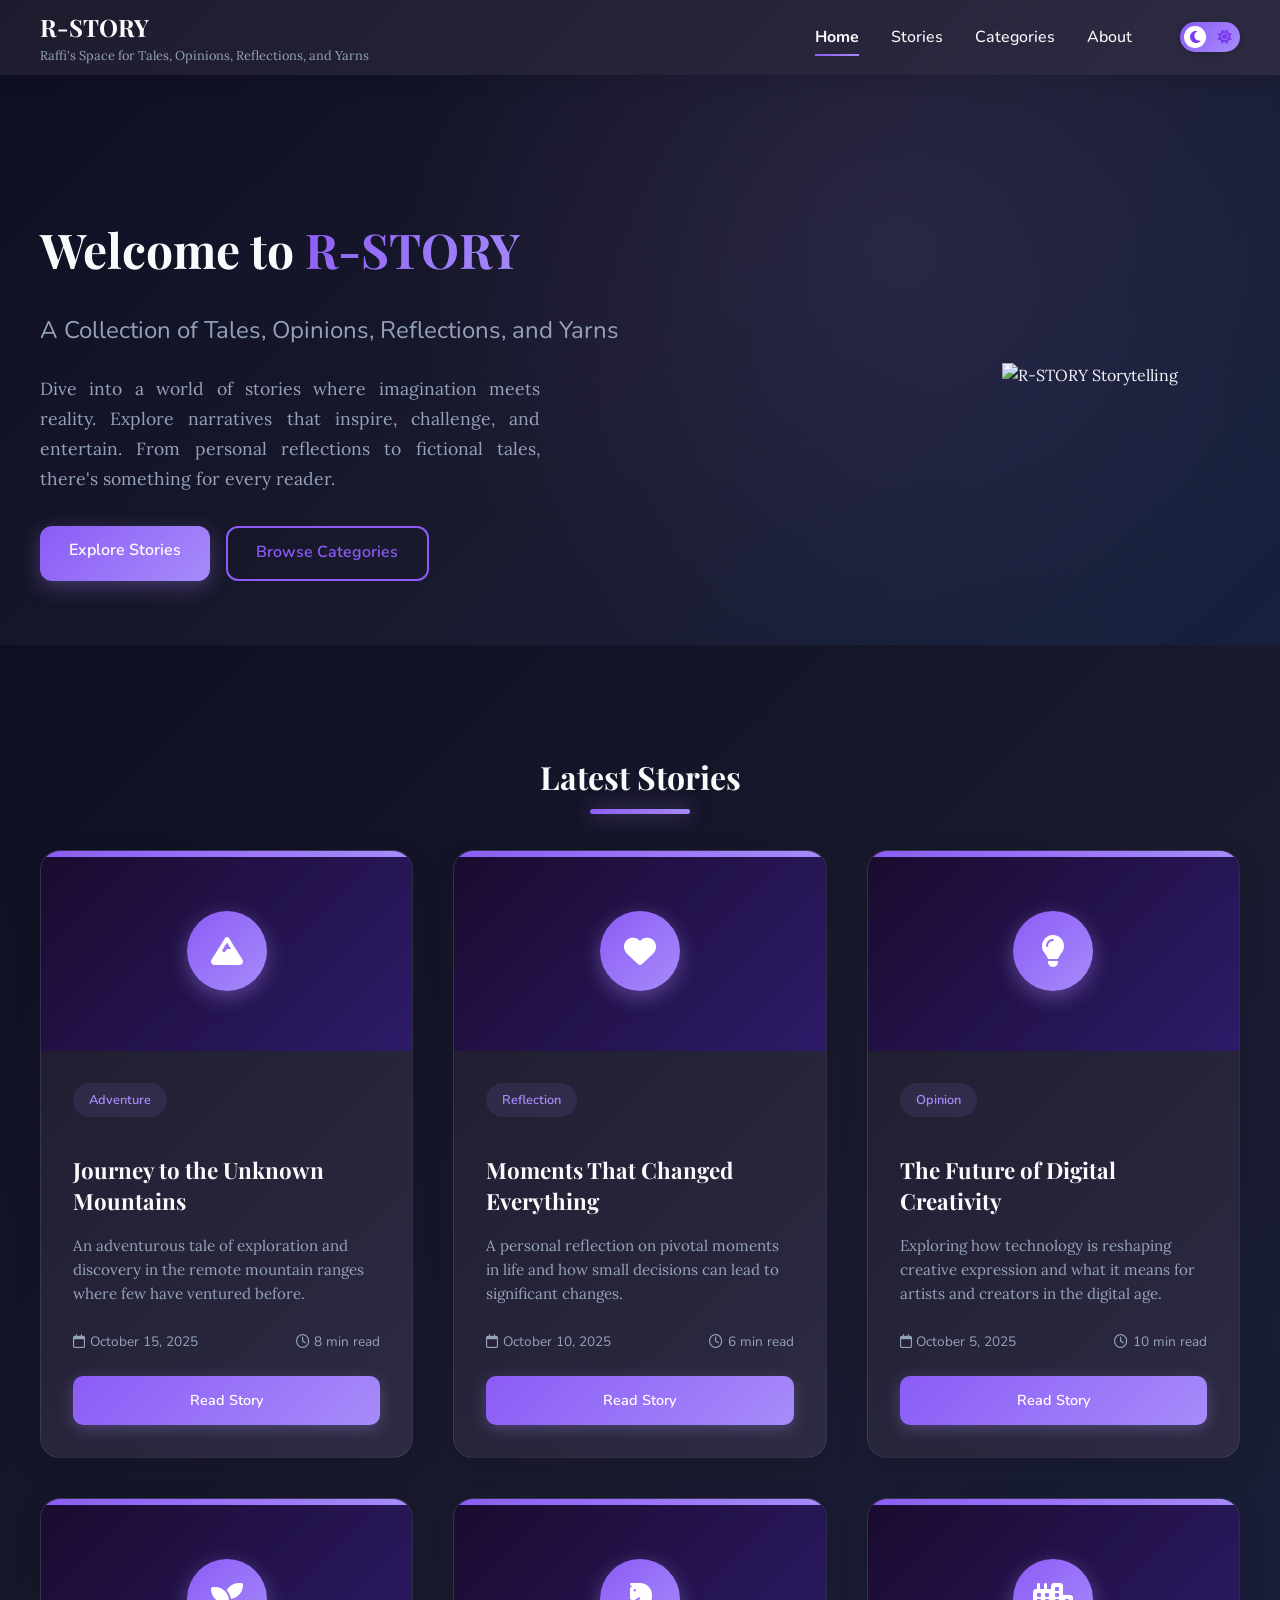
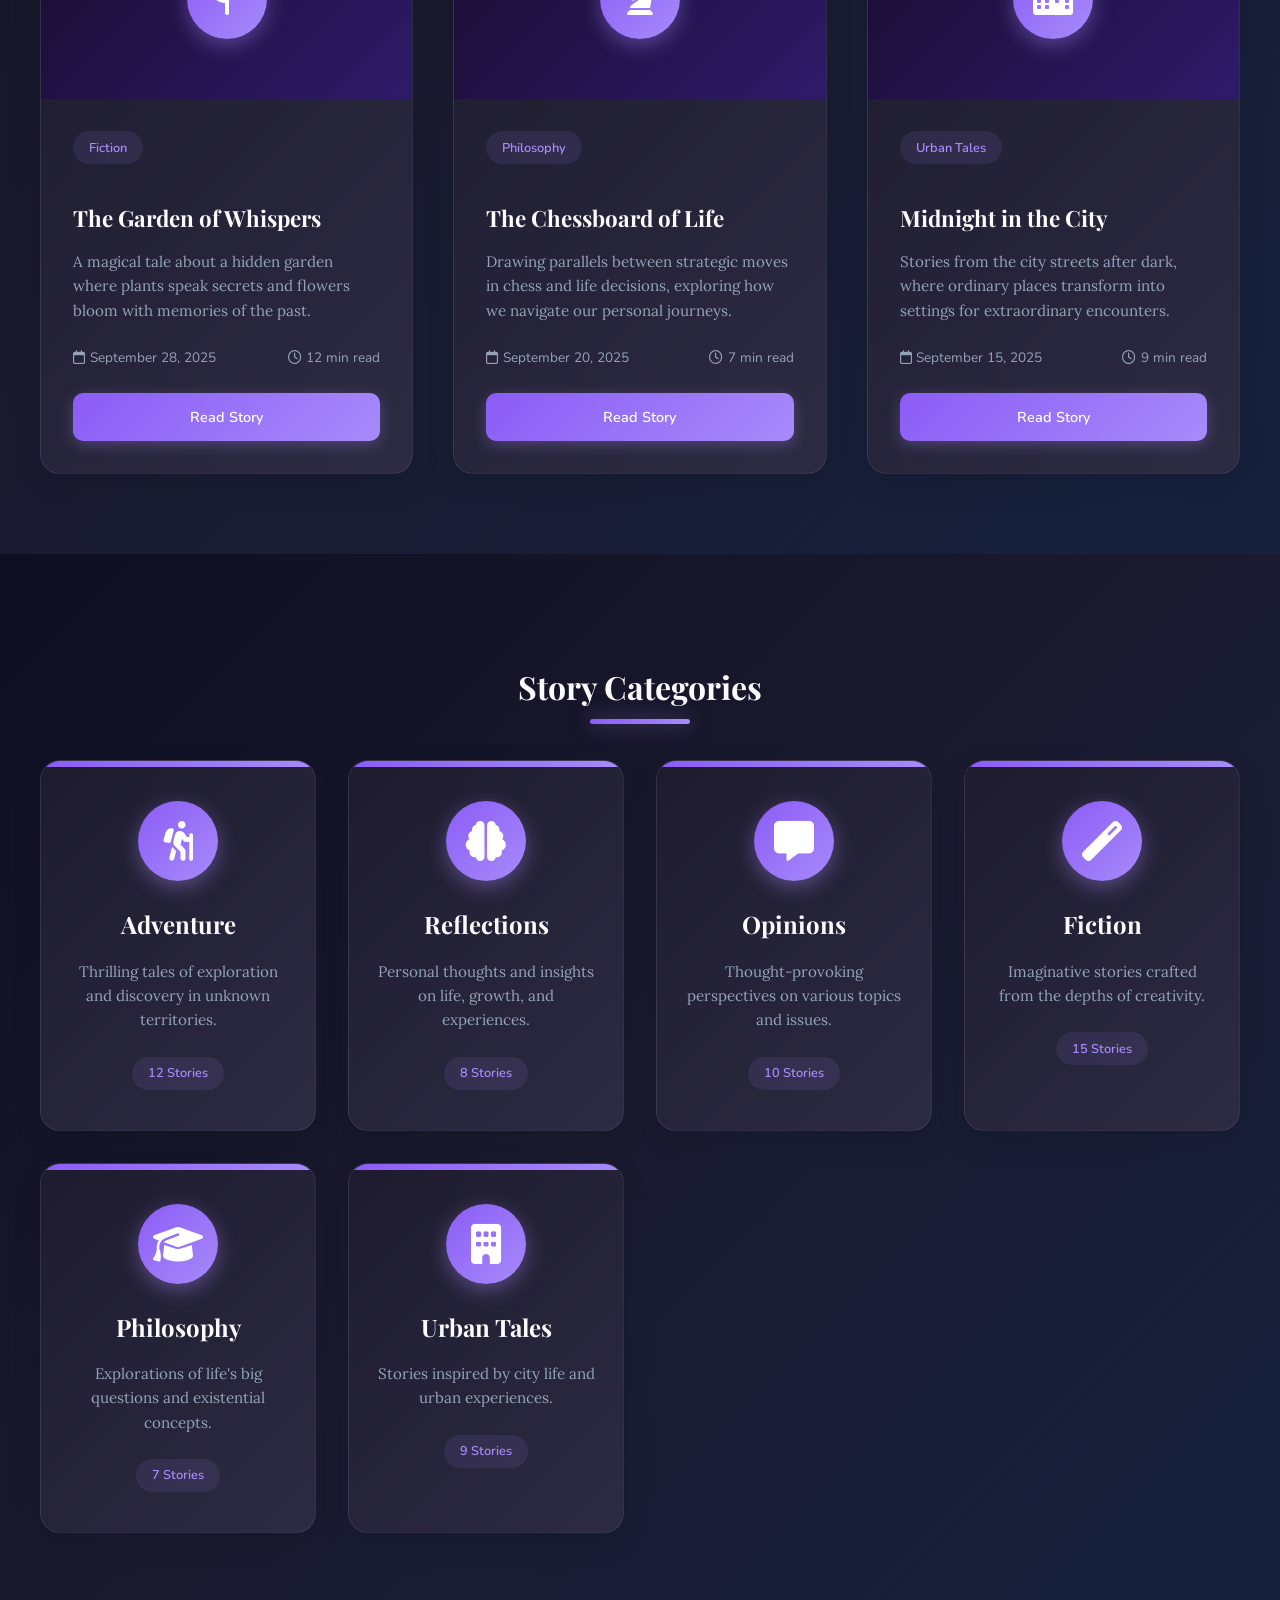
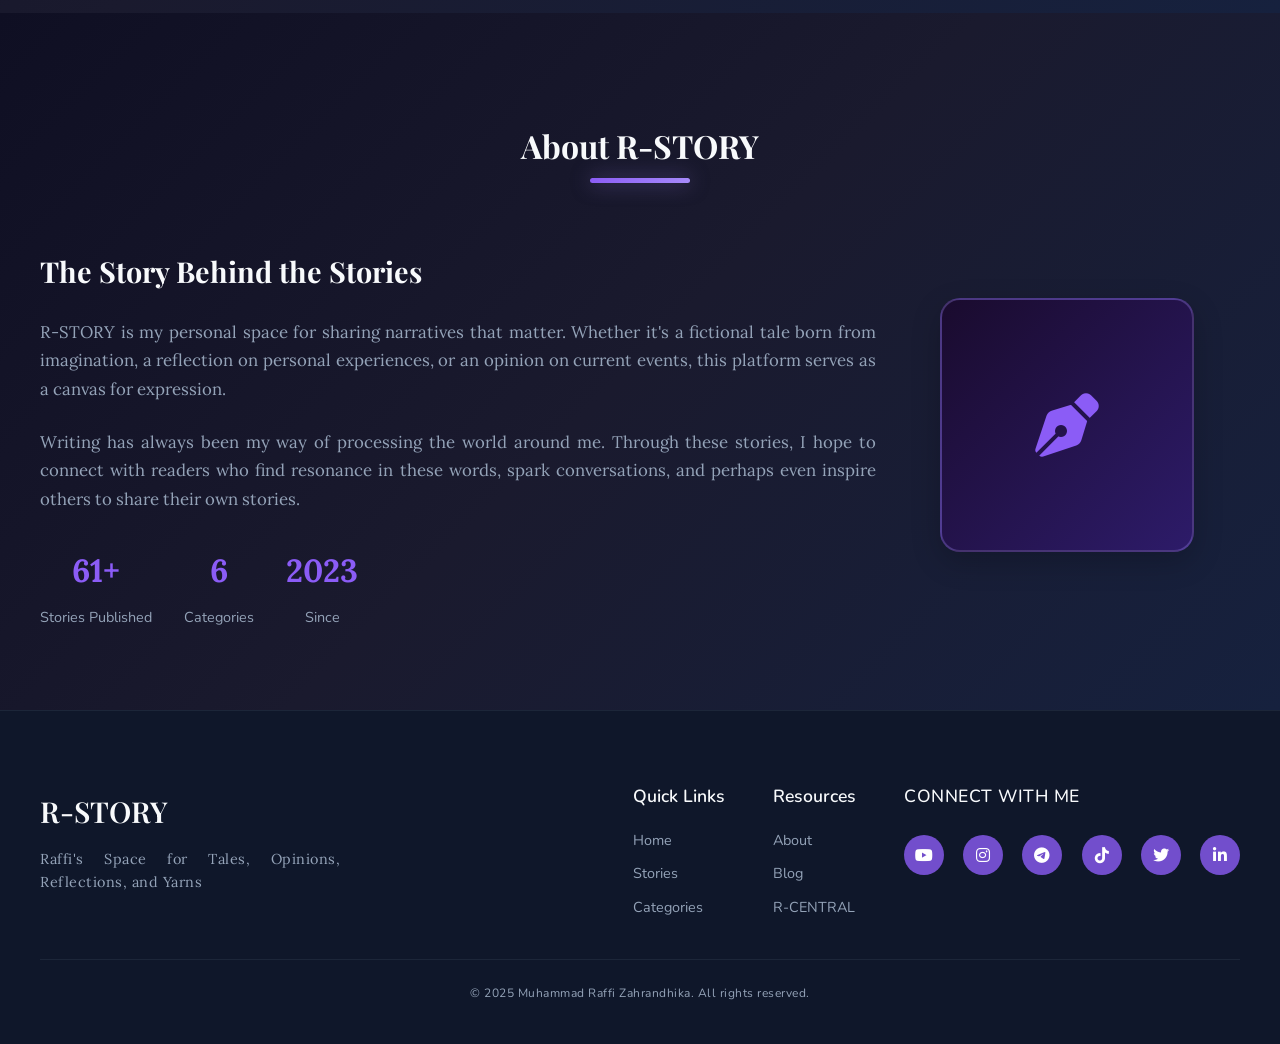
==== index.html @ 8f08a869 "Add files via upload" ====
<!DOCTYPE html>
<html lang="id">

<head>
    <meta charset="UTF-8">
    <meta name="viewport" content="width=device-width, initial-scale=1.0">
    <title>R-STORY - Raffi's Space for Tales, Opinions, Reflections, and Yarns</title>
    <link href="https://fonts.googleapis.com/css2?family=Merriweather:wght@300;400;700&family=Playfair+Display:wght@400;600;700&display=swap" rel="stylesheet">
    <link href="https://fonts.googleapis.com/css2?family=Nunito:wght@300;400;600;700;800&display=swap" rel="stylesheet">
    <link rel="stylesheet" href="https://cdnjs.cloudflare.com/ajax/libs/font-awesome/6.4.0/css/all.min.css">
    <link rel="stylesheet" href="styles.css">
</head>

<body class="rstory-body">
    <!-- Navigation -->
    <nav class="rstory-nav">
        <div class="rstory-container">
            <div class="rstory-nav-content">
                <div class="rstory-nav-logo">
                    <h2>R-STORY</h2>
                    <p class="rstory-nav-subtitle">Raffi's Space for Tales, Opinions, Reflections, and Yarns</p>
                </div>
                <ul class="rstory-nav-menu">
                    <li><a href="#home" class="active">Home</a></li>
                    <li><a href="#stories">Stories</a></li>
                    <li><a href="#categories">Categories</a></li>
                    <li><a href="#about">About</a></li>
                    <li class="theme-toggle-container">
                        <button id="themeToggle" class="theme-toggle" aria-label="Toggle theme">
                            <i class="fas fa-sun"></i>
                            <i class="fas fa-moon"></i>
                        </button>
                    </li>
                </ul>
                <div class="rstory-nav-toggle">
                    <span></span>
                    <span></span>
                    <span></span>
                </div>
            </div>
        </div>
    </nav>

    <!-- Hero Section -->
    <section id="home" class="rstory-hero">
        <div class="rstory-container">
            <div class="rstory-hero-content">
                <div class="rstory-hero-text">
                    <h2 class="rstory-hero-title">Welcome to <span>R-STORY</span></h2>
                    <p class="rstory-hero-subtitle">A Collection of Tales, Opinions, Reflections, and Yarns</p>
                    <p class="rstory-hero-description">Dive into a world of stories where imagination meets reality. 
                        Explore narratives that inspire, challenge, and entertain. From personal reflections to fictional tales, 
                        there's something for every reader.</p>
                    <div class="rstory-hero-buttons">
                        <a href="#stories" class="rstory-hero-btn rstory-hero-btn-primary">Explore Stories</a>
                        <a href="#categories" class="rstory-hero-btn rstory-hero-btn-secondary">Browse Categories</a>
                    </div>
                </div>
                <div class="rstory-hero-image">
                    <div class="rstory-hero-avatar">
                        <img src="https://res.cloudinary.com/dy6sxsb26/image/upload/v1763469902/rstory-landing-page_jwdapf.png" alt="R-STORY Storytelling" class="rstory-hero-img">
                    </div>
                </div>
            </div>
        </div>
    </section>

    <!-- Stories Section -->
    <section id="stories" class="rstory-stories">
        <div class="rstory-container">
            <h2 class="rstory-section-title">Latest Stories</h2>
            <div class="rstory-stories-grid">
                <!-- Story 1 -->
                <div class="rstory-story-card">
                    <div class="rstory-story-image">
                        <div class="rstory-story-placeholder">
                            <i class="fas fa-mountain"></i>
                        </div>
                    </div>
                    <div class="rstory-story-content">
                        <div class="rstory-story-category">Adventure</div>
                        <h3 class="rstory-story-title">Journey to the Unknown Mountains</h3>
                        <p class="rstory-story-excerpt">An adventurous tale of exploration and discovery in the remote mountain ranges where few have ventured before.</p>
                        <div class="rstory-story-meta">
                            <span class="rstory-story-date"><i class="far fa-calendar"></i> October 15, 2025</span>
                            <span class="rstory-story-readtime"><i class="far fa-clock"></i> 8 min read</span>
                        </div>
                        <div class="rstory-story-actions">
                            <a href="story-1.html" class="rstory-story-btn">Read Story</a>
                        </div>
                    </div>
                </div>

                <!-- Story 2 -->
                <div class="rstory-story-card">
                    <div class="rstory-story-image">
                        <div class="rstory-story-placeholder">
                            <i class="fas fa-heart"></i>
                        </div>
                    </div>
                    <div class="rstory-story-content">
                        <div class="rstory-story-category">Reflection</div>
                        <h3 class="rstory-story-title">Moments That Changed Everything</h3>
                        <p class="rstory-story-excerpt">A personal reflection on pivotal moments in life and how small decisions can lead to significant changes.</p>
                        <div class="rstory-story-meta">
                            <span class="rstory-story-date"><i class="far fa-calendar"></i> October 10, 2025</span>
                            <span class="rstory-story-readtime"><i class="far fa-clock"></i> 6 min read</span>
                        </div>
                        <div class="rstory-story-actions">
                            <a href="#" class="rstory-story-btn">Read Story</a>
                        </div>
                    </div>
                </div>

                <!-- Story 3 -->
                <div class="rstory-story-card">
                    <div class="rstory-story-image">
                        <div class="rstory-story-placeholder">
                            <i class="fas fa-lightbulb"></i>
                        </div>
                    </div>
                    <div class="rstory-story-content">
                        <div class="rstory-story-category">Opinion</div>
                        <h3 class="rstory-story-title">The Future of Digital Creativity</h3>
                        <p class="rstory-story-excerpt">Exploring how technology is reshaping creative expression and what it means for artists and creators in the digital age.</p>
                        <div class="rstory-story-meta">
                            <span class="rstory-story-date"><i class="far fa-calendar"></i> October 5, 2025</span>
                            <span class="rstory-story-readtime"><i class="far fa-clock"></i> 10 min read</span>
                        </div>
                        <div class="rstory-story-actions">
                            <a href="#" class="rstory-story-btn">Read Story</a>
                        </div>
                    </div>
                </div>

                <!-- Story 4 -->
                <div class="rstory-story-card">
                    <div class="rstory-story-image">
                        <div class="rstory-story-placeholder">
                            <i class="fas fa-seedling"></i>
                        </div>
                    </div>
                    <div class="rstory-story-content">
                        <div class="rstory-story-category">Fiction</div>
                        <h3 class="rstory-story-title">The Garden of Whispers</h3>
                        <p class="rstory-story-excerpt">A magical tale about a hidden garden where plants speak secrets and flowers bloom with memories of the past.</p>
                        <div class="rstory-story-meta">
                            <span class="rstory-story-date"><i class="far fa-calendar"></i> September 28, 2025</span>
                            <span class="rstory-story-readtime"><i class="far fa-clock"></i> 12 min read</span>
                        </div>
                        <div class="rstory-story-actions">
                            <a href="#" class="rstory-story-btn">Read Story</a>
                        </div>
                    </div>
                </div>

                <!-- Story 5 -->
                <div class="rstory-story-card">
                    <div class="rstory-story-image">
                        <div class="rstory-story-placeholder">
                            <i class="fas fa-chess-knight"></i>
                        </div>
                    </div>
                    <div class="rstory-story-content">
                        <div class="rstory-story-category">Philosophy</div>
                        <h3 class="rstory-story-title">The Chessboard of Life</h3>
                        <p class="rstory-story-excerpt">Drawing parallels between strategic moves in chess and life decisions, exploring how we navigate our personal journeys.</p>
                        <div class="rstory-story-meta">
                            <span class="rstory-story-date"><i class="far fa-calendar"></i> September 20, 2025</span>
                            <span class="rstory-story-readtime"><i class="far fa-clock"></i> 7 min read</span>
                        </div>
                        <div class="rstory-story-actions">
                            <a href="#" class="rstory-story-btn">Read Story</a>
                        </div>
                    </div>
                </div>

                <!-- Story 6 -->
                <div class="rstory-story-card">
                    <div class="rstory-story-image">
                        <div class="rstory-story-placeholder">
                            <i class="fas fa-city"></i>
                        </div>
                    </div>
                    <div class="rstory-story-content">
                        <div class="rstory-story-category">Urban Tales</div>
                        <h3 class="rstory-story-title">Midnight in the City</h3>
                        <p class="rstory-story-excerpt">Stories from the city streets after dark, where ordinary places transform into settings for extraordinary encounters.</p>
                        <div class="rstory-story-meta">
                            <span class="rstory-story-date"><i class="far fa-calendar"></i> September 15, 2025</span>
                            <span class="rstory-story-readtime"><i class="far fa-clock"></i> 9 min read</span>
                        </div>
                        <div class="rstory-story-actions">
                            <a href="#" class="rstory-story-btn">Read Story</a>
                        </div>
                    </div>
                </div>
            </div>
        </div>
    </section>

    <!-- Categories Section -->
    <section id="categories" class="rstory-categories">
        <div class="rstory-container">
            <h2 class="rstory-section-title">Story Categories</h2>
            <div class="rstory-categories-grid">
                <div class="rstory-category-card">
                    <div class="rstory-category-icon">
                        <i class="fas fa-hiking"></i>
                    </div>
                    <h3>Adventure</h3>
                    <p>Thrilling tales of exploration and discovery in unknown territories.</p>
                    <span class="rstory-category-count">12 Stories</span>
                </div>
                <div class="rstory-category-card">
                    <div class="rstory-category-icon">
                        <i class="fas fa-brain"></i>
                    </div>
                    <h3>Reflections</h3>
                    <p>Personal thoughts and insights on life, growth, and experiences.</p>
                    <span class="rstory-category-count">8 Stories</span>
                </div>
                <div class="rstory-category-card">
                    <div class="rstory-category-icon">
                        <i class="fas fa-comment-alt"></i>
                    </div>
                    <h3>Opinions</h3>
                    <p>Thought-provoking perspectives on various topics and issues.</p>
                    <span class="rstory-category-count">10 Stories</span>
                </div>
                <div class="rstory-category-card">
                    <div class="rstory-category-icon">
                        <i class="fas fa-magic"></i>
                    </div>
                    <h3>Fiction</h3>
                    <p>Imaginative stories crafted from the depths of creativity.</p>
                    <span class="rstory-category-count">15 Stories</span>
                </div>
                <div class="rstory-category-card">
                    <div class="rstory-category-icon">
                        <i class="fas fa-graduation-cap"></i>
                    </div>
                    <h3>Philosophy</h3>
                    <p>Explorations of life's big questions and existential concepts.</p>
                    <span class="rstory-category-count">7 Stories</span>
                </div>
                <div class="rstory-category-card">
                    <div class="rstory-category-icon">
                        <i class="fas fa-building"></i>
                    </div>
                    <h3>Urban Tales</h3>
                    <p>Stories inspired by city life and urban experiences.</p>
                    <span class="rstory-category-count">9 Stories</span>
                </div>
            </div>
        </div>
    </section>

    <!-- About Section -->
    <section id="about" class="rstory-about">
        <div class="rstory-container">
            <h2 class="rstory-section-title">About R-STORY</h2>
            <div class="rstory-about-content">
                <div class="rstory-about-text">
                    <h3>The Story Behind the Stories</h3>
                    <p>R-STORY is my personal space for sharing narratives that matter. Whether it's a fictional tale born from imagination, 
                        a reflection on personal experiences, or an opinion on current events, this platform serves as a canvas for expression.</p>
                    <p>Writing has always been my way of processing the world around me. Through these stories, I hope to connect with readers 
                        who find resonance in these words, spark conversations, and perhaps even inspire others to share their own stories.</p>
                    <div class="rstory-about-stats">
                        <div class="rstory-stat">
                            <span class="rstory-stat-number">61+</span>
                            <span class="rstory-stat-label">Stories Published</span>
                        </div>
                        <div class="rstory-stat">
                            <span class="rstory-stat-number">6</span>
                            <span class="rstory-stat-label">Categories</span>
                        </div>
                        <div class="rstory-stat">
                            <span class="rstory-stat-number">2023</span>
                            <span class="rstory-stat-label">Since</span>
                        </div>
                    </div>
                </div>
                <div class="rstory-about-image">
                    <div class="rstory-about-avatar">
                        <i class="fas fa-pen-nib"></i>
                    </div>
                </div>
            </div>
        </div>
    </section>

    <!-- Footer -->
    <footer class="rstory-footer">
        <div class="rstory-container">
            <div class="rstory-footer-content">
                <div class="rstory-footer-main">
                    <div class="rstory-footer-logo">
                        <h3>R-STORY</h3>
                        <p>Raffi's Space for Tales, Opinions, Reflections, and Yarns</p>
                    </div>
                    <div class="rstory-footer-links">
                        <div class="rstory-footer-column">
                            <h4>Quick Links</h4>
                            <ul>
                                <li><a href="#home">Home</a></li>
                                <li><a href="#stories">Stories</a></li>
                                <li><a href="#categories">Categories</a></li>
                            </ul>
                        </div>
                        <div class="rstory-footer-column">
                            <h4>Resources</h4>
                            <ul>
                                <li><a href="#about">About</a></li>
                                <li><a href="https://mindscaperaffi.blogspot.com/">Blog</a></li>
                                <li><a href="index.html">R-CENTRAL</a></li>
                            </ul>
                        </div>
                    </div>
                    <div class="rstory-social-section">
                        <h4 class="rstory-social-title">Connect With Me</h4>
                        <div class="rstory-social-icons">
                            <a href="https://youtube.com/@raffizahrandhika" class="rstory-social-icon"
                                title="YouTube">
                                <i class="fab fa-youtube"></i>
                            </a>
                            <a href="https://instagram.com/raffizahrandhika" class="rstory-social-icon"
                                title="Instagram">
                                <i class="fab fa-instagram"></i>
                            </a>
                            <a href="https://t.me/raffizahrandhika" class="rstory-social-icon" title="Telegram">
                                <i class="fab fa-telegram-plane"></i>
                            </a>
                            <a href="https://tiktok.com/@raffizahrandhika" class="rstory-social-icon" title="TikTok">
                                <i class="fab fa-tiktok"></i>
                            </a>
                            <a href="https://x.com/mrffzd" class="rstory-social-icon" title="Twitter">
                                <i class="fab fa-twitter"></i>
                            </a>
                            <a href="https://www.linkedin.com/in/muhammad-raffi-zahrandhika-7a6537378"
                                class="rstory-social-icon" title="LinkedIn">
                                <i class="fab fa-linkedin-in"></i>
                            </a>
                        </div>
                    </div>
                </div>
            </div>
            <div class="rstory-copyright">
                <p>© 2025 Muhammad Raffi Zahrandhika. All rights reserved.</p>
            </div>
        </div>
    </footer>

    <script src="script.js"></script>
</body>

</html>
---- styles.css ----
/* Base Styles */
@import url('https://fonts.googleapis.com/css2?family=Lora:wght@400;700&display=swap');

:root {
    --primary-purple: #8B5CF6;
    --purple-light: #A78BFA;
    --purple-dark: #7C3AED;
    --primary-gradient: linear-gradient(135deg, var(--primary-purple) 0%, var(--purple-light) 100%);
    --accent-gradient: linear-gradient(135deg, var(--purple-light), var(--primary-purple));
    --dark-bg: linear-gradient(135deg, #0f0f23 0%, #1a1a2e 50%, #16213e 100%);
    --light-bg: linear-gradient(135deg, #f8fafc 0%, #e2e8f0 100%);
    --card-bg-dark: linear-gradient(135deg, #1e1b2e 0%, #2d2b42 100%);
    --card-bg-light: linear-gradient(135deg, #ffffff 0%, #f1f5f9 100%);
    --text-dark: #0f172a;
    --text-light: #f8fafc;
    --text-muted-dark: #94a3b8;
    --text-muted-light: #64748b;
    --hover-glow: 0 0 30px rgba(139, 92, 246, 0.3);
    --font-primary: 'Lora', serif;
    --font-secondary: 'Playfair Display', serif;
    --font-accent: 'Nunito', sans-serif;
}

/* Light Theme Variables */
[data-theme="light"] {
    --bg-primary: var(--light-bg);
    --text-primary: var(--text-dark);
    --text-secondary: var(--text-muted-light);
    --card-bg: var(--card-bg-light);
    --nav-bg: linear-gradient(135deg, #ffffff 0%, #f1f5f9 100%);
    --footer-bg: #ffffff;
    --footer-text: var(--text-dark);
    --footer-muted: var(--text-muted-light);
    --footer-border: rgba(148, 163, 184, 0.2);
    --toggle-bg: #e2e8f0;
    --toggle-knob: #ffffff;
    --toggle-border: #cbd5e1;
    --story-image-bg: linear-gradient(135deg, #f1f5f9 0%, #e2e8f0 100%);
    --category-bg: rgba(139, 92, 246, 0.1);
    --category-text: #7c3aed;
}

/* Dark Theme Variables */
[data-theme="dark"] {
    --bg-primary: var(--dark-bg);
    --text-primary: var(--text-light);
    --text-secondary: var(--text-muted-dark);
    --card-bg: var(--card-bg-dark);
    --nav-bg: linear-gradient(135deg, #1e1b2e 0%, #2d2b42 100%);
    --footer-bg: #0f172a;
    --footer-text: var(--text-light);
    --footer-muted: var(--text-muted-dark);
    --footer-border: rgba(148, 163, 184, 0.1);
    --toggle-bg: #475569;
    --toggle-knob: #1e293b;
    --toggle-border: #64748b;
    --story-image-bg: linear-gradient(135deg, #1a0b2e 0%, #2d1b69 100%);
    --category-bg: rgba(167, 139, 250, 0.1);
    --category-text: #a78bfa;
}

body {
    margin: 0;
    padding: 0;
    box-sizing: border-box;
}

.rstory-body {
    font-family: var(--font-primary);
    background: var(--bg-primary);
    min-height: 100vh;
    color: var(--text-primary);
    line-height: 1.6;
    transition: background 0.3s ease, color 0.3s ease;
}

.rstory-container {
    max-width: 1200px;
    margin: 0 auto;
    padding: 0 20px;
}

/* Navigation */
.rstory-nav {
    background: var(--nav-bg);
    box-shadow: 0 4px 20px rgba(0, 0, 0, 0.1);
    position: sticky;
    top: 0;
    z-index: 100;
    padding: 0.5rem 0;
    transition: background 0.3s ease;
}

.rstory-nav-content {
    display: flex;
    justify-content: space-between;
    align-items: center;
}

.rstory-nav-logo h2 {
    font-family: var(--font-secondary);
    font-weight: 700;
    color: var(--text-primary);
    font-size: 1.5rem;
    margin: 0;
}

.rstory-nav-subtitle {
    font-family: var(--font-primary);
    font-size: 0.8rem;
    color: var(--text-secondary);
    margin: 0;
    font-weight: 300;
}

.rstory-nav-menu {
    display: flex;
    gap: 2rem;
    list-style: none;
    margin: 0;
    padding: 0;
    align-items: center;
}

.rstory-nav-menu a {
    font-family: var(--font-accent);
    color: var(--text-primary);
    text-decoration: none;
    font-weight: 500;
    padding: 0.5rem 0;
    position: relative;
    transition: color 0.2s;
}

.rstory-nav-menu a::after {
    content: '';
    position: absolute;
    width: 100%;
    height: 2px;
    bottom: 0;
    left: 0;
    background: var(--primary-gradient);
    transform: scaleX(0);
    transform-origin: bottom right;
    transition: transform 0.3s ease;
}

.rstory-nav-menu a:hover {
    color: var(--text-primary);
}

.rstory-nav-menu a:hover::after {
    transform: scaleX(1);
    transform-origin: bottom left;
}

/* Navigation Active State */
.rstory-nav-menu a.active {
    color: var(--text-primary);
    font-weight: 700;
}

.rstory-nav-menu a.active::after {
    transform: scaleX(1);
    transform-origin: bottom left;
}

/* Theme Toggle */
.theme-toggle-container {
    margin-left: 1rem;
}

.theme-toggle {
    background: var(--primary-gradient);
    border: none;
    width: 60px;
    height: 30px;
    border-radius: 50px;
    display: flex;
    align-items: center;
    padding: 0 5px;
    cursor: pointer;
    transition: all 0.3s ease;
    box-shadow: 0 2px 10px rgba(0, 0, 0, 0.2);
    position: relative;
    overflow: hidden;
}

.theme-toggle::before {
    content: '';
    position: absolute;
    width: 22px;
    height: 22px;
    border-radius: 50%;
    background: white;
    transition: all 0.3s ease;
    left: 4px;
    z-index: 1;
}

[data-theme="dark"] .theme-toggle::before {
    transform: translateX(0);
}

[data-theme="light"] .theme-toggle::before {
    transform: translateX(30px);
}

.theme-toggle i {
    position: absolute;
    font-size: 14px;
    transition: all 0.3s ease;
    z-index: 2;
}

/* Matahari di kiri - warna putih */
.theme-toggle .fa-sun {
    right: 8px;
    color: var(--purple-dark);
}

/* Bulan di kanan - warna putih */
.theme-toggle .fa-moon {
    left: 10px;
    color: var(--purple-dark);
}

.theme-toggle:hover {
    transform: scale(1.05);
    box-shadow: 0 4px 15px rgba(0, 0, 0, 0.3);
}

.rstory-nav-toggle {
    display: none;
    flex-direction: column;
    cursor: pointer;
    z-index: 101;
    position: relative;
}

.rstory-nav-toggle span {
    width: 25px;
    height: 3px;
    background: var(--text-primary);
    margin: 3px 0;
    transition: 0.3s;
}

/* Hero Section - SIMPLE IMAGE */
.rstory-hero {
    padding: 6rem 0 4rem 0;
    background: var(--bg-primary);
    position: relative;
    overflow: hidden;
    transition: background 0.3s ease;
}

.rstory-hero::before {
    content: '';
    position: absolute;
    top: 0;
    left: 0;
    width: 100%;
    height: 100%;
    background: radial-gradient(circle at 70% 30%, rgba(167, 139, 250, 0.1) 0%, transparent 50%);
    pointer-events: none;
}

.rstory-hero-content {
    display: flex;
    align-items: center;
    justify-content: space-between;
    gap: 3rem;
}

.rstory-hero-text {
    flex: 1;
}

.rstory-hero-title {
    font-family: var(--font-secondary);
    font-size: 3rem;
    font-weight: 700;
    margin-bottom: 1rem;
    color: var(--text-primary);
}

.rstory-hero-title span {
    background: var(--primary-gradient);
    -webkit-background-clip: text;
    -webkit-text-fill-color: transparent;
    background-clip: text;
}

.rstory-hero-subtitle {
    font-family: var(--font-accent);
    font-size: 1.5rem;
    color: var(--text-secondary);
    margin-bottom: 1.5rem;
}

.rstory-hero-description {
    font-size: 1.1rem;
    color: var(--text-secondary);
    margin-bottom: 2rem;
    max-width: 500px;
    line-height: 1.7;
    text-align: justify;
}

.rstory-hero-buttons {
    display: flex;
    gap: 1rem;
}

.rstory-hero-btn {
    display: inline-block;
    padding: 0.8rem 1.8rem;
    border-radius: 12px;
    text-decoration: none;
    font-weight: 600;
    font-size: 1rem;
    transition: all 0.3s ease;
    border: none;
    cursor: pointer;
    font-family: var(--font-accent);
}

.rstory-hero-btn-primary {
    background: var(--primary-gradient);
    color: white;
    box-shadow: 0 6px 20px rgba(167, 139, 250, 0.3);
}

.rstory-hero-btn-primary:hover {
    background: linear-gradient(135deg, #7c3aed, #6d28d9, #5b21b6);
    transform: translateY(-3px);
    box-shadow: 0 10px 25px rgba(167, 139, 250, 0.4);
}

.rstory-hero-btn-secondary {
    background: transparent;
    color: var(--primary-purple);
    border: 2px solid var(--primary-purple);
}

.rstory-hero-btn-secondary:hover {
    background: rgba(167, 139, 250, 0.1);
    transform: translateY(-3px);
}

/* HERO IMAGE - SIMPLE STYLING SEPERTI R-QUEST */
.rstory-hero-image {
    flex: 0 0 300px;
    display: flex;
    justify-content: center;
    align-items: center;
}

.rstory-hero-img {
    width: 100%;
    max-width: 280px;
    height: auto;
    transition: transform 0.3s ease;
}

.rstory-hero-img:hover {
    transform: scale(1.05);
}

/* Stories Section */
.rstory-stories {
    padding: 5rem 0;
    background: var(--bg-primary);
    transition: background 0.3s ease;
}

.rstory-stories-grid {
    display: grid;
    grid-template-columns: repeat(auto-fit, minmax(350px, 1fr));
    gap: 2.5rem;
}

.rstory-story-card {
    background: var(--card-bg);
    border-radius: 20px;
    overflow: hidden;
    box-shadow: 0 10px 30px rgba(0, 0, 0, 0.1);
    transition: all 0.4s ease;
    border: 1px solid rgba(196, 181, 253, 0.1);
    position: relative;
}

.rstory-story-card::before {
    content: '';
    position: absolute;
    top: 0;
    left: 0;
    right: 0;
    height: 6px;
    background: var(--primary-gradient);
    border-radius: 20px 20px 0 0;
    z-index: 1;
}

.rstory-story-card:hover {
    transform: translateY(-10px);
    box-shadow: 0 20px 40px rgba(0, 0, 0, 0.15), var(--hover-glow);
}

.rstory-story-image {
    height: 200px;
    background: var(--story-image-bg);
    display: flex;
    align-items: center;
    justify-content: center;
    position: relative;
    overflow: hidden;
}

.rstory-story-placeholder {
    width: 80px;
    height: 80px;
    background: var(--primary-gradient);
    border-radius: 50%;
    display: flex;
    align-items: center;
    justify-content: center;
    font-size: 2rem;
    color: white;
    box-shadow: 0 6px 20px rgba(167, 139, 250, 0.4);
    transition: all 0.3s ease;
}

.rstory-story-card:hover .rstory-story-placeholder {
    transform: scale(1.1);
}

.rstory-story-content {
    padding: 2rem;
}

.rstory-story-category {
    display: inline-block;
    background: var(--category-bg);
    color: var(--category-text);
    padding: 0.4rem 1rem;
    border-radius: 20px;
    font-size: 0.8rem;
    font-weight: 600;
    margin-bottom: 1rem;
    font-family: var(--font-accent);
}

.rstory-story-title {
    font-family: var(--font-secondary);
    font-size: 1.4rem;
    color: var(--text-primary);
    margin-bottom: 1rem;
    line-height: 1.4;
}

.rstory-story-excerpt {
    color: var(--text-secondary);
    margin-bottom: 1.5rem;
    line-height: 1.6;
    font-size: 0.95rem;
}

.rstory-story-meta {
    display: flex;
    justify-content: space-between;
    align-items: center;
    margin-bottom: 1.5rem;
    gap: 1rem;
    font-family: var(--font-accent);
}

.rstory-story-date, .rstory-story-readtime {
    color: var(--text-secondary);
    font-size: 0.85rem;
    display: flex;
    align-items: center;
    gap: 0.3rem;
}

.rstory-story-actions {
    display: flex;
    justify-content: center;
}

.rstory-story-btn {
    display: inline-flex;
    align-items: center;
    gap: 0.5rem;
    background: var(--primary-gradient);
    color: white !important;
    padding: 0.8rem 1.5rem;
    border-radius: 10px;
    text-decoration: none;
    font-weight: 600;
    font-size: 0.9rem;
    transition: all 0.3s ease;
    border: none;
    cursor: pointer;
    box-shadow: 0 4px 15px rgba(167, 139, 250, 0.3);
    width: 100%;
    justify-content: center;
    font-family: var(--font-accent);
}

.rstory-story-btn:hover {
    background: linear-gradient(135deg, #7c3aed, #6d28d9, #5b21b6);
    transform: translateY(-2px);
    box-shadow: 0 6px 20px rgba(167, 139, 250, 0.4);
}

/* Categories Section */
.rstory-categories {
    padding: 5rem 0;
    background: var(--bg-primary);
    transition: background 0.3s ease;
}

.rstory-categories-grid {
    display: grid;
    grid-template-columns: repeat(auto-fit, minmax(250px, 1fr));
    gap: 2rem;
}

.rstory-category-card {
    background: var(--card-bg);
    border-radius: 20px;
    padding: 2.5rem 1.5rem;
    box-shadow: 0 10px 30px rgba(0, 0, 0, 0.1);
    transition: all 0.4s ease;
    border: 1px solid rgba(196, 181, 253, 0.1);
    position: relative;
    text-align: center;
    cursor: pointer;
    overflow: hidden;
}

.rstory-category-card::before {
    content: '';
    position: absolute;
    top: 0;
    left: 0;
    right: 0;
    height: 6px;
    background: var(--primary-gradient);
    border-radius: 20px 20px 0 0;
    z-index: 1;
}

.rstory-category-card:hover {
    transform: translateY(-10px);
    box-shadow: 0 20px 40px rgba(0, 0, 0, 0.15), var(--hover-glow);
}

.rstory-category-icon {
    font-size: 2.5rem;
    color: white;
    margin-bottom: 1.5rem;
    display: flex;
    align-items: center;
    justify-content: center;
    width: 80px;
    height: 80px;
    background: var(--primary-gradient);
    border-radius: 50%;
    margin: 0 auto 1.5rem auto;
    box-shadow: 0 6px 20px rgba(167, 139, 250, 0.4);
}

.rstory-category-card h3 {
    font-family: var(--font-secondary);
    font-size: 1.5rem;
    font-weight: 700;
    margin-bottom: 1rem;
    color: var(--text-primary);
}

.rstory-category-card p {
    color: var(--text-secondary);
    margin-bottom: 1.5rem;
    line-height: 1.6;
    font-size: 0.95rem;
}

.rstory-category-count {
    display: inline-block;
    background: var(--category-bg);
    color: var(--category-text);
    padding: 0.4rem 1rem;
    border-radius: 20px;
    font-size: 0.8rem;
    font-weight: 600;
    font-family: var(--font-accent);
}

/* About Section */
.rstory-about {
    padding: 5rem 0;
    background: var(--bg-primary);
    transition: background 0.3s ease;
}

.rstory-about-content {
    display: flex;
    align-items: center;
    gap: 4rem;
}

.rstory-about-text {
    flex: 1;
}

.rstory-about-text h3 {
    font-family: var(--font-secondary);
    font-size: 1.8rem;
    color: var(--text-primary);
    margin-bottom: 1.5rem;
}

.rstory-about-text p {
    color: var(--text-secondary);
    margin-bottom: 1.5rem;
    line-height: 1.7;
    font-size: 1.05rem;
    text-align: justify;
}

.rstory-about-stats {
    display: flex;
    gap: 2rem;
    margin-top: 2rem;
}

.rstory-stat {
    text-align: center;
}

.rstory-stat-number {
    display: block;
    font-size: 2rem;
    font-weight: 700;
    color: var(--primary-purple);
    margin-bottom: 0.5rem;
}

.rstory-stat-label {
    font-size: 0.9rem;
    color: var(--text-secondary);
    font-family: var(--font-accent);
}

.rstory-about-image {
    flex: 0 0 300px;
}

.rstory-about-avatar {
    width: 250px;
    height: 250px;
    border-radius: 20px;
    background: var(--story-image-bg);
    display: flex;
    align-items: center;
    justify-content: center;
    font-size: 4rem;
    color: var(--primary-purple);
    box-shadow: 0 10px 30px rgba(0, 0, 0, 0.2);
    border: 2px solid rgba(167, 139, 250, 0.3);
    transition: all 0.3s ease;
}

.rstory-about-avatar:hover {
    transform: scale(1.05);
    box-shadow: var(--hover-glow);
}

/* Section Title */
.rstory-section-title {
    font-family: var(--font-secondary);
    font-size: 2rem;
    font-weight: 700;
    text-align: center;
    margin-bottom: 3rem;
    color: var(--text-primary);
    position: relative;
    display: block;
}

.rstory-section-title::after {
    content: '';
    position: absolute;
    bottom: -12px;
    left: 50%;
    transform: translateX(-50%);
    width: 100px;
    height: 5px;
    background: var(--primary-gradient);
    border-radius: 3px;
    animation: grow 1s ease-out forwards;
    box-shadow: 0 0 20px rgba(167, 139, 250, 0.5);
}

@keyframes grow {
    from { width: 0; }
    to { width: 100px; }
}

/* Footer */
.rstory-footer {
    background: var(--footer-bg);
    padding: 3rem 0 2rem 0;
    border-top: 1px solid var(--footer-border);
    transition: background 0.3s ease, color 0.3s ease;
}

.rstory-footer-content {
    display: flex;
    flex-direction: column;
    gap: 2.5rem;
    margin-bottom: 2rem;
}

.rstory-footer-main {
    display: flex;
    justify-content: space-between;
    align-items: flex-start;
    gap: 3rem;
}

.rstory-footer-logo {
    flex: 1;
}

.rstory-footer-logo h3 {
    font-family: var(--font-secondary);
    font-size: 1.8rem;
    color: var(--footer-text);
    margin-bottom: 0.5rem;
    font-weight: 600;
}

.rstory-footer-logo p {
    color: var(--footer-muted);
    font-size: 0.9rem;
    letter-spacing: 0.5px;
    max-width: 300px;
    text-align: justify;
}

.rstory-footer-links {
    display: flex;
    gap: 3rem;
}

.rstory-footer-column h4 {
    font-size: 1.1rem;
    color: var(--footer-text);
    margin-bottom: 1rem;
    font-weight: 600;
    font-family: var(--font-accent);
}

.rstory-footer-column ul {
    list-style: none;
    padding: 0;
    margin: 0;
}

.rstory-footer-column li {
    margin-bottom: 0.5rem;
}

.rstory-footer-column a {
    color: var(--footer-muted);
    text-decoration: none;
    transition: color 0.2s;
    font-size: 0.9rem;
    font-family: var(--font-accent);
}

.rstory-footer-column a:hover {
    color: var(--primary-purple);
}

.rstory-social-section {
    text-align: left;
}

.rstory-social-title {
    font-size: 1.1rem;
    font-weight: 500;
    color: var(--footer-text);
    margin-bottom: 1.5rem;
    letter-spacing: 0.5px;
    text-transform: uppercase;
    font-family: var(--font-accent);
}

.rstory-social-icons {
    display: flex;
    justify-content: flex-start;
    gap: 1.2rem;
}

.rstory-social-icon {
    display: flex;
    align-items: center;
    justify-content: center;
    width: 40px;
    height: 40px;
    border-radius: 50%;
    color: white;
    font-size: 1rem;
    transition: all 0.3s ease;
    background: rgba(139, 92, 246, 0.8);
    text-decoration: none;
}

.rstory-social-icon:focus,
.rstory-social-icon:active {
    text-decoration: none;
}

.rstory-social-icon:hover {
    transform: translateY(-3px);
    background: var(--primary-gradient);
    text-decoration: none;
}

.rstory-copyright {
    text-align: center;
    padding-top: 1rem;
    border-top: 1px solid var(--footer-border);
}

.rstory-copyright p {
    color: var(--footer-muted);
    font-size: 0.75rem;
    letter-spacing: 0.5px;
    margin: 0.5rem 0;
    text-align: center !important;
    font-family: var(--font-accent);
}

/* ========== RESPONSIVE STYLES ========== */
@media (max-width: 900px) {
    .rstory-hero-content {
        flex-direction: column;
        text-align: center;
    }
    
    .rstory-hero-description {
        margin: 0 auto 2rem auto;
    }
    
    .rstory-about-content {
        flex-direction: column;
    }
    
    .rstory-footer-main {
        flex-direction: column;
        gap: 2rem;
    }
    
    .rstory-footer-links {
        justify-content: space-between;
        width: 100%;
    }
    
    .rstory-social-section {
        text-align: center;
        width: 100%;
    }
    
    .rstory-social-icons {
        justify-content: center;
    }
    
    .rstory-stories-grid {
        grid-template-columns: 1fr;
    }
    
    .rstory-categories-grid {
        grid-template-columns: repeat(2, 1fr);
    }
}

@media (max-width: 768px) {
    /* Navigation */
    .rstory-nav-menu {
        position: fixed;
        top: 0;
        right: -100%;
        flex-direction: column;
        background: var(--nav-bg);
        width: 280px;
        height: 100vh;
        transition: 0.3s ease-in-out;
        box-shadow: -5px 0 15px rgba(0, 0, 0, 0.4);
        padding: 5rem 2rem 2rem 2rem;
        gap: 1.5rem;
        z-index: 99;
        margin: 0;
    }
    
    .rstory-nav-menu.active {
        right: 0;
    }
    
    .rstory-nav-toggle {
        display: flex;
        z-index: 100;
    }
    
    /* Header */
    .rstory-nav-logo h2 {
        font-size: 1.3rem;
    }
    
    .rstory-nav-subtitle {
        font-size: 0.7rem;
    }
    
    .rstory-hero {
        padding: 5rem 0 3rem 0;
    }
    
    .rstory-hero-title {
        font-size: 2.2rem;
    }
    
    .rstory-hero-subtitle {
        font-size: 1.2rem;
    }
    
    .rstory-hero-description {
        font-size: 1rem;
    }
    
    .rstory-hero-buttons {
        flex-direction: row;
        justify-content: center;
        flex-wrap: wrap;
        gap: 1rem;
    }
    
    .rstory-hero-btn {
        width: auto;
        min-width: 140px;
        text-align: center;
        flex: 0 0 auto;
    }
    
    .rstory-hero-image {
        max-width: 300px;
        flex: 0 0 300px;
    }
    
    .rstory-hero-img {
        max-width: 280px;
    }
    
    /* About Section */
    .rstory-about-stats {
        justify-content: center;
        flex-wrap: wrap;
    }
    
    .rstory-about-image {
        flex: 0 0 200px;
    }
    
    .rstory-about-avatar {
        width: 180px;
        height: 180px;
        font-size: 3rem;
    }
    
    /* Categories Section Mobile */
    .rstory-categories-grid {
        grid-template-columns: 1fr;
    }
    
    /* Latest Stories Mobile Layout */
    .rstory-stories-grid {
        grid-template-columns: 1fr;
        gap: 1.5rem;
        padding: 0 10px;
    }
    
    .rstory-story-card {
        margin: 0;
        width: 100%;
        box-sizing: border-box;
    }
    
    .rstory-container {
        padding: 0 15px;
    }
    
    /* Footer */
    .rstory-footer-logo h3 {
        font-size: 1.3rem;
    }
    
    .rstory-footer-logo p {
        font-size: 0.8rem;
    }
    
    .rstory-social-title {
        font-size: 0.9rem;
    }
    
    .rstory-footer-links {
        display: flex;
        flex-direction: row;
        gap: 3rem;
        width: 100%;
        justify-content: center;
        align-items: flex-start;
    }
    
    .rstory-footer-column {
        flex: 0 0 auto;
        min-width: 140px;
        text-align: left;
    }
    
    .rstory-social-icons {
        gap: 0.8rem;
    }
    
    .rstory-social-icon {
        width: 32px;
        height: 32px;
        font-size: 0.9rem;
    }
    
    .rstory-copyright p {
        text-align: center !important;
    }
}

@media (max-width: 600px) {
    /* Main Content */
    .rstory-section-title {
        font-size: 1.5rem;
        margin-bottom: 2rem;
    }
    
    /* Card & Content Typography */
    .rstory-story-content {
        padding: 1.5rem;
    }
    
    .rstory-story-title,
    .rstory-category-card h3 {
        font-size: 1.2rem;
        margin-bottom: 0.8rem;
    }
    
    .rstory-story-excerpt,
    .rstory-category-card p {
        font-size: 0.9rem;
        line-height: 1.5;
    }
    
    /* Layout Mobile untuk Latest Stories */
    .rstory-stories-grid {
        padding: 0 5px;
        gap: 1.2rem;
    }
    
    .rstory-story-card {
        border-radius: 15px;
    }
    
    .rstory-story-content {
        padding: 1.2rem;
    }
    
    /* Layout Adjustments */
    .rstory-categories-grid {
        grid-template-columns: 1fr;
        gap: 1.5rem;
    }
    
    /* Hero Buttons */
    .rstory-hero-buttons {
        flex-direction: row;
        align-items: center;
        justify-content: center;
    }
    
    .rstory-hero-btn {
        width: 160px;
        padding: 0.7rem 1.2rem;
        font-size: 0.95rem;
    }
    
    /* Footer Links */
    .rstory-footer-links {
        flex-direction: row;
        gap: 2rem;
        justify-content: center;
        width: 100%;
    }
    
    .rstory-footer-column {
        flex: 0 0 auto;
        min-width: 120px;
    }
    
    /* Navigation Menu */
    .rstory-nav-menu {
        width: 250px;
    }
    
    /* About Stats */
    .rstory-about-stats {
        flex-direction: row;
        justify-content: center;
        gap: 1.2rem;
    }
    
    /* Story Meta */
    .rstory-story-meta {
        flex-direction: column;
        align-items: flex-start;
        gap: 0.5rem;
    }
    
    /* Copyright */
    .rstory-copyright p {
        text-align: center !important;
    }
}

@media (max-width: 480px) {
    .rstory-container {
        padding: 0 15px;
    }
    
    .rstory-hero-title {
        font-size: 1.8rem;
    }
    
    .rstory-hero-subtitle {
        font-size: 1rem;
    }
    
    .rstory-hero-description {
        font-size: 0.9rem;
    }
    
    .rstory-nav-menu {
        width: 220px;
        padding: 4rem 1.5rem 1.5rem 1.5rem;
    }
    
    .rstory-footer-main {
        gap: 1.5rem;
    }
    
    .rstory-social-icons {
        flex-wrap: wrap;
        justify-content: center;
    }
    
    .rstory-footer-links {
        flex-direction: row;
        gap: 1.5rem;
        justify-content: center;
        flex-wrap: nowrap;
    }
    
    .rstory-footer-column {
        flex: 0 0 auto;
        text-align: center;
    }
    
    /* Story Cards */
    .rstory-story-content {
        padding: 1.5rem;
    }
    
    .rstory-story-meta {
        gap: 0.5rem;
    }
    
    .rstory-story-btn {
        padding: 0.7rem 1.2rem;
        font-size: 0.85rem;
    }
    
    /* Tombol tetap berjejer */
    .rstory-hero-buttons {
        flex-direction: row;
        gap: 0.8rem;
    }
    
    .rstory-hero-btn {
        width: 140px;
        font-size: 0.9rem;
        padding: 0.6rem 1rem;
    }
    
    /* Hero Image pada layar sangat kecil */
    .rstory-hero-image {
        flex: 0 0 250px;
        max-width: 250px;
    }
    
    .rstory-hero-img {
        max-width: 220px;
    }
    
    .rstory-copyright p {
        text-align: center !important;
    }
}
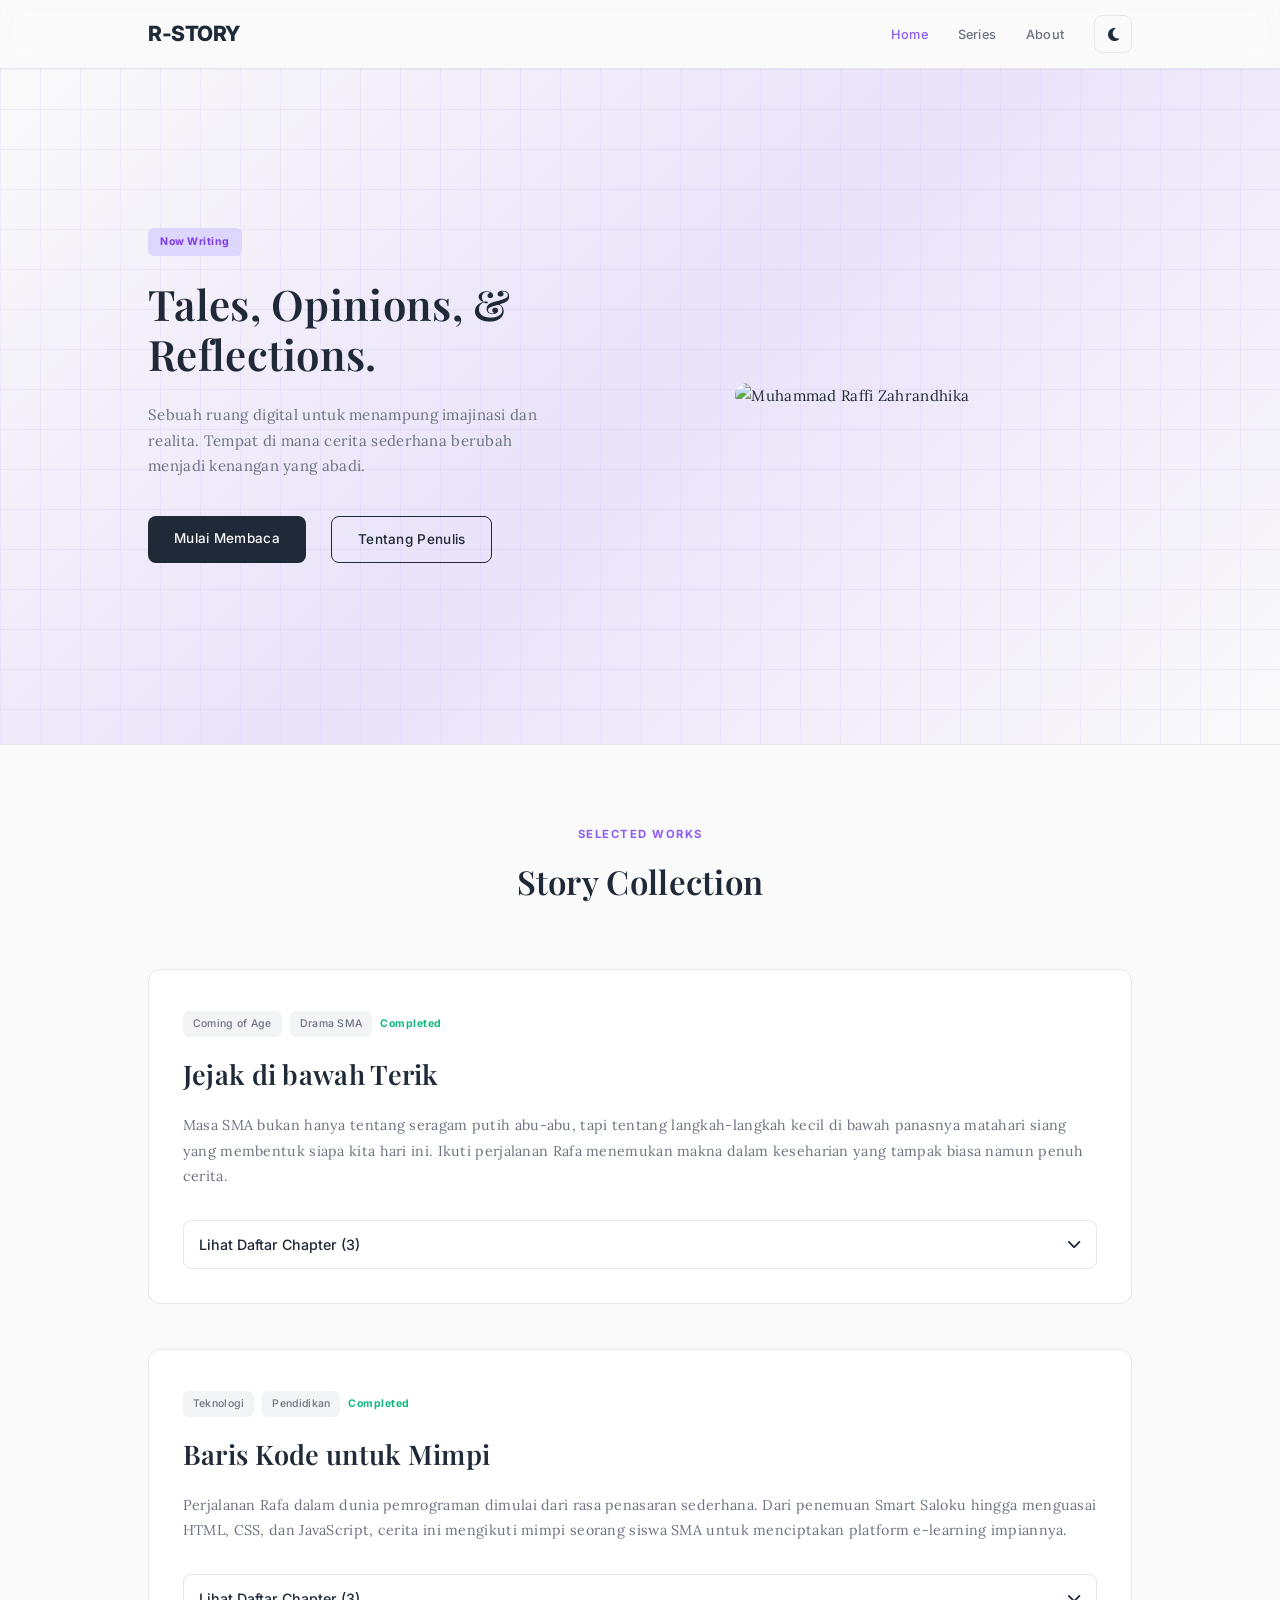
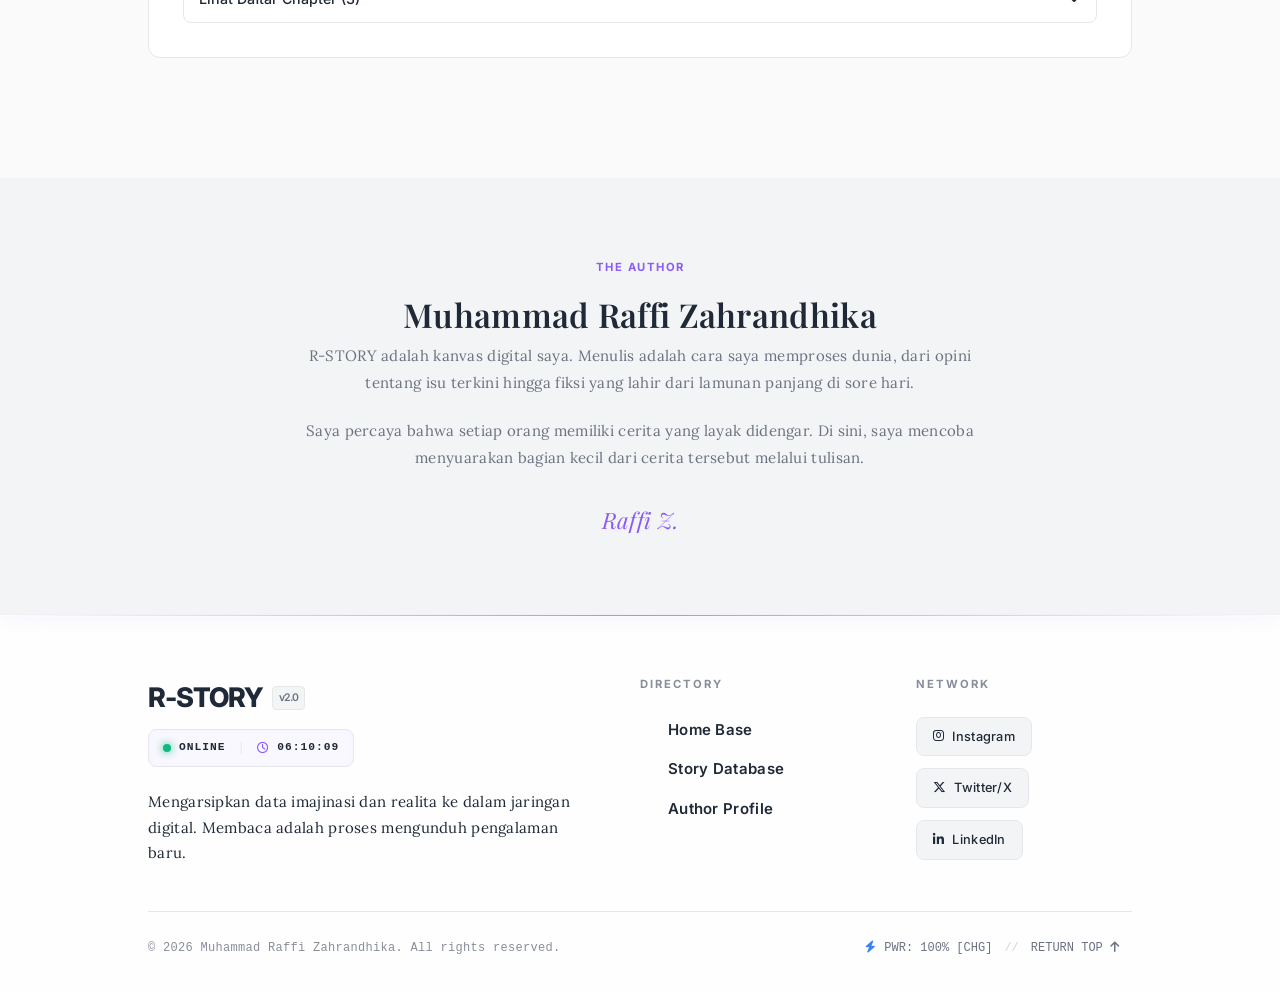
==== commit 69910a26: "Add files via upload" ====
--- a/index.html
+++ b/index.html
@@ -1,358 +1,273 @@
 <!DOCTYPE html>
 <html lang="id">
-
 <head>
     <meta charset="UTF-8">
     <meta name="viewport" content="width=device-width, initial-scale=1.0">
-    <title>R-STORY - Raffi's Space for Tales, Opinions, Reflections, and Yarns</title>
-    <link href="https://fonts.googleapis.com/css2?family=Merriweather:wght@300;400;700&family=Playfair+Display:wght@400;600;700&display=swap" rel="stylesheet">
-    <link href="https://fonts.googleapis.com/css2?family=Nunito:wght@300;400;600;700;800&display=swap" rel="stylesheet">
-    <link rel="stylesheet" href="https://cdnjs.cloudflare.com/ajax/libs/font-awesome/6.4.0/css/all.min.css">
+    <title>R-STORY - Tales, Opinions, & Reflections</title>
+    
+    <link rel="preconnect" href="https://fonts.googleapis.com">
+    <link rel="preconnect" href="https://fonts.gstatic.com" crossorigin>
+    <link href="https://fonts.googleapis.com/css2?family=Inter:wght@300;400;500;600&family=Lora:ital,wght@0,400;0,500;0,600;1,400&family=Playfair+Display:ital,wght@0,400;0,600;0,700;1,400&display=swap" rel="stylesheet">
+    
+    <link rel="stylesheet" href="https://cdnjs.cloudflare.com/ajax/libs/font-awesome/6.4.2/css/all.min.css">
+    
     <link rel="stylesheet" href="styles.css">
 </head>
 
 <body class="rstory-body">
-    <!-- Navigation -->
+    
     <nav class="rstory-nav">
+        <div class="rstory-container nav-container">
+            <a href="#" class="nav-logo">
+                <h2>R-STORY</h2>
+            </a>
+
+            <div class="nav-right">
+                <ul class="nav-links" id="navLinks">
+                    <li><a href="#home" class="active">Home</a></li>
+                    <li><a href="#series">Series</a></li>
+                    <li><a href="#about">About</a></li>
+                </ul>
+
+                <div class="nav-actions">
+                    <button id="themeToggle" class="theme-btn" aria-label="Ganti Tema">
+                        <i class="fas fa-moon"></i>
+                        <i class="fas fa-sun"></i>
+                    </button>
+                    
+                    <div class="hamburger" id="hamburger">
+                        <span></span>
+                        <span></span>
+                        <span></span>
+                    </div>
+                </div>
+            </div>
+        </div>
+    </nav>
+
+    <section id="home" class="hero-section">
+        <div class="rstory-container hero-container">
+            <div class="hero-text">
+                <span class="badge">Now Writing</span>
+                <h1 class="hero-title">Tales, Opinions, & <br>Reflections.</h1>
+                <p class="hero-desc">
+                    Sebuah ruang digital untuk menampung imajinasi dan realita. 
+                    Tempat di mana cerita sederhana berubah menjadi kenangan yang abadi.
+                </p>
+                <div class="hero-cta">
+                    <a href="#series" class="btn btn-primary">Mulai Membaca</a>
+                    <a href="#about" class="btn btn-outline">Tentang Penulis</a>
+                </div>
+            </div>
+
+            <div class="hero-visual">
+                <div class="visual-blob"></div>
+                <img src="https://res.cloudinary.com/dy6sxsb26/image/upload/v1763469902/rstory-landing-page_jwdapf.png" alt="Muhammad Raffi Zahrandhika" class="profile-img">
+            </div>
+        </div>
+    </section>
+
+    <section id="series" class="series-section">
         <div class="rstory-container">
-            <div class="rstory-nav-content">
-                <div class="rstory-nav-logo">
-                    <h2>R-STORY</h2>
-                    <p class="rstory-nav-subtitle">Raffi's Space for Tales, Opinions, Reflections, and Yarns</p>
-                </div>
-                <ul class="rstory-nav-menu">
-                    <li><a href="#home" class="active">Home</a></li>
-                    <li><a href="#stories">Stories</a></li>
-                    <li><a href="#categories">Categories</a></li>
-                    <li><a href="#about">About</a></li>
-                    <li class="theme-toggle-container">
-                        <button id="themeToggle" class="theme-toggle" aria-label="Toggle theme">
-                            <i class="fas fa-sun"></i>
-                            <i class="fas fa-moon"></i>
-                        </button>
-                    </li>
+            <div class="section-header">
+                <span class="subtitle">Selected Works</span>
+                <h2 class="title">Story Collection</h2>
+            </div>
+
+            <article class="story-card">
+                <div class="card-grid">
+                    <div class="card-visual">
+                        <div class="book-cover">
+                            <i class="fas fa-sun sun-icon"></i>
+                            <div class="cover-text">
+                                <h3>Jejak di bawah<br>Terik</h3>
+                                <span>Raffi Z.</span>
+                            </div>
+                        </div>
+                    </div>
+
+                    <div class="card-content">
+                        <div class="meta-tags">
+                            <span class="tag">Coming of Age</span>
+                            <span class="tag">Drama SMA</span>
+                            <span class="status completed">Completed</span>
+                        </div>
+                        
+                        <h3 class="story-title">Jejak di bawah Terik</h3>
+                        <p class="story-synopsis">
+                            Masa SMA bukan hanya tentang seragam putih abu-abu, tapi tentang langkah-langkah kecil di bawah panasnya matahari siang yang membentuk siapa kita hari ini. Ikuti perjalanan Rafa menemukan makna dalam keseharian yang tampak biasa namun penuh cerita.
+                        </p>
+
+                        <div class="chapter-accordion">
+                            <button class="accordion-btn" onclick="toggleChapters('story1', this)">
+                                <span>Lihat Daftar Chapter (3)</span>
+                                <i class="fas fa-chevron-down"></i>
+                            </button>
+                            
+                            <div id="story1" class="chapter-list">
+                                <a href="story-1.html?" class="chapter-item">
+                                    <span class="ch-num">01</span>
+                                    <span class="ch-title">Jalan yang Berubah</span>
+                                    <span class="ch-time">26 Feb 2025</span>
+                                </a>
+                                <a href="story-1.html" class="chapter-item">
+                                    <span class="ch-num">02</span>
+                                    <span class="ch-title">Melangkah Sendiri</span>
+                                    <span class="ch-time">05 Mar 2025</span>
+                                </a>
+                                <a href="story-1.html" class="chapter-item">
+                                    <span class="ch-num">03</span>
+                                    <span class="ch-title">Langit Masih Sama</span>
+                                    <span class="ch-time">12 Mar 2025</span>
+                                </a>
+                            </div>
+                        </div>
+                    </div>
+                </div>
+            </article>
+
+            <article class="story-card">
+                <div class="card-grid">
+                    <div class="card-visual">
+                        <div class="book-cover">
+                            <i class="fas fa-laptop-code sun-icon"></i>
+                            <div class="cover-text">
+                                <h3>Desiran Kode<br>di Balik Layar</h3>
+                                <span>Raffi Z.</span>
+                            </div>
+                        </div>
+                    </div>
+
+                    <div class="card-content">
+                        <div class="meta-tags">
+                            <span class="tag">Teknologi</span>
+                            <span class="tag">Pendidikan</span>
+                            <span class="status completed">Completed</span>
+                        </div>
+                        
+                        <h3 class="story-title">Baris Kode untuk Mimpi</h3>
+                        <p class="story-synopsis">
+                            Perjalanan Rafa dalam dunia pemrograman dimulai dari rasa penasaran sederhana. Dari penemuan Smart Saloku hingga menguasai HTML, CSS, dan JavaScript, cerita ini mengikuti mimpi seorang siswa SMA untuk menciptakan platform e-learning impiannya.
+                        </p>
+
+                        <div class="chapter-accordion">
+                            <button class="accordion-btn" onclick="toggleChapters('story2', this)">
+                                <span>Lihat Daftar Chapter (3)</span>
+                                <i class="fas fa-chevron-down"></i>
+                            </button>
+                            
+                            <div id="story2" class="chapter-list">
+                                <a href="story-2.html" class="chapter-item">
+                                    <span class="ch-num">01</span>
+                                    <span class="ch-title">Desiran di Balik Layar</span>
+                                    <span class="ch-time">16 Feb 2026</span>
+                                </a>
+                                <a href="story-2.html" class="chapter-item">
+                                    <span class="ch-num">02</span>
+                                    <span class="ch-title">Kanvas Pertama</span>
+                                    <span class="ch-time">16 Feb 2026</span>
+                                </a>
+                                <a href="story-2.html" class="chapter-item">
+                                    <span class="ch-num">03</span>
+                                    <span class="ch-title">Guru yang Sedang Belajar</span>
+                                    <span class="ch-time">16 Feb 2026</span>
+                                </a>
+                            </div>
+                        </div>
+                    </div>
+                </div>
+            </article>
+
+            </div>
+    </section>
+
+    <section id="about" class="about-section">
+        <div class="rstory-container">
+            <div class="about-content">
+                <span class="subtitle">The Author</span>
+                <h2 class="title">Muhammad Raffi Zahrandhika</h2>
+                <div class="about-text">
+                    <p>
+                        R-STORY adalah kanvas digital saya. Menulis adalah cara saya memproses dunia, 
+                        dari opini tentang isu terkini hingga fiksi yang lahir dari lamunan panjang di sore hari.
+                    </p>
+                    <p>
+                        Saya percaya bahwa setiap orang memiliki cerita yang layak didengar. 
+                        Di sini, saya mencoba menyuarakan bagian kecil dari cerita tersebut melalui tulisan.
+                    </p>
+                </div>
+                <div class="signature">Raffi Z.</div>
+            </div>
+        </div>
+    </section>
+
+    <footer class="footer-future">
+    <div class="footer-top-border"></div>
+
+    <div class="rstory-container">
+        <div class="footer-grid">
+            
+            <div class="footer-brand-col">
+                <div class="brand-wrapper">
+                    <h2 class="brand-logo">R-STORY <span class="version">v2.0</span></h2>
+                    <div class="session-monitor">
+                        <div class="monitor-item" id="connectionStatus">
+                            <span class="pulse-dot"></span>
+                            <span class="monitor-label">ONLINE</span>
+                        </div>
+                        
+                        <span class="monitor-divider">|</span>
+                        
+                        <div class="monitor-item">
+                            <i class="far fa-clock monitor-icon"></i>
+                            <span class="time-display" id="localTime">00:00:00</span>
+                        </div>
+                    </div>
+                </div>
+                <p class="brand-mission">
+                    Mengarsipkan data imajinasi dan realita ke dalam jaringan digital. 
+                    Membaca adalah proses mengunduh pengalaman baru.
+                </p>
+            </div>
+
+            <div class="footer-nav-col">
+                <h4 class="col-header">Directory</h4>
+                <ul class="nav-list">
+                    <li><a href="index.html#home" class="nav-item"><span>//</span> Home Base</a></li>
+                    <li><a href="index.html#series" class="nav-item"><span>//</span> Story Database</a></li>
+                    <li><a href="index.html#about" class="nav-item"><span>//</span> Author Profile</a></li>
                 </ul>
-                <div class="rstory-nav-toggle">
-                    <span></span>
-                    <span></span>
-                    <span></span>
-                </div>
-            </div>
-        </div>
-    </nav>
-
-    <!-- Hero Section -->
-    <section id="home" class="rstory-hero">
-        <div class="rstory-container">
-            <div class="rstory-hero-content">
-                <div class="rstory-hero-text">
-                    <h2 class="rstory-hero-title">Welcome to <span>R-STORY</span></h2>
-                    <p class="rstory-hero-subtitle">A Collection of Tales, Opinions, Reflections, and Yarns</p>
-                    <p class="rstory-hero-description">Dive into a world of stories where imagination meets reality. 
-                        Explore narratives that inspire, challenge, and entertain. From personal reflections to fictional tales, 
-                        there's something for every reader.</p>
-                    <div class="rstory-hero-buttons">
-                        <a href="#stories" class="rstory-hero-btn rstory-hero-btn-primary">Explore Stories</a>
-                        <a href="#categories" class="rstory-hero-btn rstory-hero-btn-secondary">Browse Categories</a>
-                    </div>
-                </div>
-                <div class="rstory-hero-image">
-                    <div class="rstory-hero-avatar">
-                        <img src="https://res.cloudinary.com/dy6sxsb26/image/upload/v1763469902/rstory-landing-page_jwdapf.png" alt="R-STORY Storytelling" class="rstory-hero-img">
-                    </div>
-                </div>
-            </div>
-        </div>
-    </section>
-
-    <!-- Stories Section -->
-    <section id="stories" class="rstory-stories">
-        <div class="rstory-container">
-            <h2 class="rstory-section-title">Latest Stories</h2>
-            <div class="rstory-stories-grid">
-                <!-- Story 1 -->
-                <div class="rstory-story-card">
-                    <div class="rstory-story-image">
-                        <div class="rstory-story-placeholder">
-                            <i class="fas fa-mountain"></i>
-                        </div>
-                    </div>
-                    <div class="rstory-story-content">
-                        <div class="rstory-story-category">Adventure</div>
-                        <h3 class="rstory-story-title">Journey to the Unknown Mountains</h3>
-                        <p class="rstory-story-excerpt">An adventurous tale of exploration and discovery in the remote mountain ranges where few have ventured before.</p>
-                        <div class="rstory-story-meta">
-                            <span class="rstory-story-date"><i class="far fa-calendar"></i> October 15, 2025</span>
-                            <span class="rstory-story-readtime"><i class="far fa-clock"></i> 8 min read</span>
-                        </div>
-                        <div class="rstory-story-actions">
-                            <a href="story-1.html" class="rstory-story-btn">Read Story</a>
-                        </div>
-                    </div>
-                </div>
-
-                <!-- Story 2 -->
-                <div class="rstory-story-card">
-                    <div class="rstory-story-image">
-                        <div class="rstory-story-placeholder">
-                            <i class="fas fa-heart"></i>
-                        </div>
-                    </div>
-                    <div class="rstory-story-content">
-                        <div class="rstory-story-category">Reflection</div>
-                        <h3 class="rstory-story-title">Moments That Changed Everything</h3>
-                        <p class="rstory-story-excerpt">A personal reflection on pivotal moments in life and how small decisions can lead to significant changes.</p>
-                        <div class="rstory-story-meta">
-                            <span class="rstory-story-date"><i class="far fa-calendar"></i> October 10, 2025</span>
-                            <span class="rstory-story-readtime"><i class="far fa-clock"></i> 6 min read</span>
-                        </div>
-                        <div class="rstory-story-actions">
-                            <a href="#" class="rstory-story-btn">Read Story</a>
-                        </div>
-                    </div>
-                </div>
-
-                <!-- Story 3 -->
-                <div class="rstory-story-card">
-                    <div class="rstory-story-image">
-                        <div class="rstory-story-placeholder">
-                            <i class="fas fa-lightbulb"></i>
-                        </div>
-                    </div>
-                    <div class="rstory-story-content">
-                        <div class="rstory-story-category">Opinion</div>
-                        <h3 class="rstory-story-title">The Future of Digital Creativity</h3>
-                        <p class="rstory-story-excerpt">Exploring how technology is reshaping creative expression and what it means for artists and creators in the digital age.</p>
-                        <div class="rstory-story-meta">
-                            <span class="rstory-story-date"><i class="far fa-calendar"></i> October 5, 2025</span>
-                            <span class="rstory-story-readtime"><i class="far fa-clock"></i> 10 min read</span>
-                        </div>
-                        <div class="rstory-story-actions">
-                            <a href="#" class="rstory-story-btn">Read Story</a>
-                        </div>
-                    </div>
-                </div>
-
-                <!-- Story 4 -->
-                <div class="rstory-story-card">
-                    <div class="rstory-story-image">
-                        <div class="rstory-story-placeholder">
-                            <i class="fas fa-seedling"></i>
-                        </div>
-                    </div>
-                    <div class="rstory-story-content">
-                        <div class="rstory-story-category">Fiction</div>
-                        <h3 class="rstory-story-title">The Garden of Whispers</h3>
-                        <p class="rstory-story-excerpt">A magical tale about a hidden garden where plants speak secrets and flowers bloom with memories of the past.</p>
-                        <div class="rstory-story-meta">
-                            <span class="rstory-story-date"><i class="far fa-calendar"></i> September 28, 2025</span>
-                            <span class="rstory-story-readtime"><i class="far fa-clock"></i> 12 min read</span>
-                        </div>
-                        <div class="rstory-story-actions">
-                            <a href="#" class="rstory-story-btn">Read Story</a>
-                        </div>
-                    </div>
-                </div>
-
-                <!-- Story 5 -->
-                <div class="rstory-story-card">
-                    <div class="rstory-story-image">
-                        <div class="rstory-story-placeholder">
-                            <i class="fas fa-chess-knight"></i>
-                        </div>
-                    </div>
-                    <div class="rstory-story-content">
-                        <div class="rstory-story-category">Philosophy</div>
-                        <h3 class="rstory-story-title">The Chessboard of Life</h3>
-                        <p class="rstory-story-excerpt">Drawing parallels between strategic moves in chess and life decisions, exploring how we navigate our personal journeys.</p>
-                        <div class="rstory-story-meta">
-                            <span class="rstory-story-date"><i class="far fa-calendar"></i> September 20, 2025</span>
-                            <span class="rstory-story-readtime"><i class="far fa-clock"></i> 7 min read</span>
-                        </div>
-                        <div class="rstory-story-actions">
-                            <a href="#" class="rstory-story-btn">Read Story</a>
-                        </div>
-                    </div>
-                </div>
-
-                <!-- Story 6 -->
-                <div class="rstory-story-card">
-                    <div class="rstory-story-image">
-                        <div class="rstory-story-placeholder">
-                            <i class="fas fa-city"></i>
-                        </div>
-                    </div>
-                    <div class="rstory-story-content">
-                        <div class="rstory-story-category">Urban Tales</div>
-                        <h3 class="rstory-story-title">Midnight in the City</h3>
-                        <p class="rstory-story-excerpt">Stories from the city streets after dark, where ordinary places transform into settings for extraordinary encounters.</p>
-                        <div class="rstory-story-meta">
-                            <span class="rstory-story-date"><i class="far fa-calendar"></i> September 15, 2025</span>
-                            <span class="rstory-story-readtime"><i class="far fa-clock"></i> 9 min read</span>
-                        </div>
-                        <div class="rstory-story-actions">
-                            <a href="#" class="rstory-story-btn">Read Story</a>
-                        </div>
-                    </div>
-                </div>
-            </div>
-        </div>
-    </section>
-
-    <!-- Categories Section -->
-    <section id="categories" class="rstory-categories">
-        <div class="rstory-container">
-            <h2 class="rstory-section-title">Story Categories</h2>
-            <div class="rstory-categories-grid">
-                <div class="rstory-category-card">
-                    <div class="rstory-category-icon">
-                        <i class="fas fa-hiking"></i>
-                    </div>
-                    <h3>Adventure</h3>
-                    <p>Thrilling tales of exploration and discovery in unknown territories.</p>
-                    <span class="rstory-category-count">12 Stories</span>
-                </div>
-                <div class="rstory-category-card">
-                    <div class="rstory-category-icon">
-                        <i class="fas fa-brain"></i>
-                    </div>
-                    <h3>Reflections</h3>
-                    <p>Personal thoughts and insights on life, growth, and experiences.</p>
-                    <span class="rstory-category-count">8 Stories</span>
-                </div>
-                <div class="rstory-category-card">
-                    <div class="rstory-category-icon">
-                        <i class="fas fa-comment-alt"></i>
-                    </div>
-                    <h3>Opinions</h3>
-                    <p>Thought-provoking perspectives on various topics and issues.</p>
-                    <span class="rstory-category-count">10 Stories</span>
-                </div>
-                <div class="rstory-category-card">
-                    <div class="rstory-category-icon">
-                        <i class="fas fa-magic"></i>
-                    </div>
-                    <h3>Fiction</h3>
-                    <p>Imaginative stories crafted from the depths of creativity.</p>
-                    <span class="rstory-category-count">15 Stories</span>
-                </div>
-                <div class="rstory-category-card">
-                    <div class="rstory-category-icon">
-                        <i class="fas fa-graduation-cap"></i>
-                    </div>
-                    <h3>Philosophy</h3>
-                    <p>Explorations of life's big questions and existential concepts.</p>
-                    <span class="rstory-category-count">7 Stories</span>
-                </div>
-                <div class="rstory-category-card">
-                    <div class="rstory-category-icon">
-                        <i class="fas fa-building"></i>
-                    </div>
-                    <h3>Urban Tales</h3>
-                    <p>Stories inspired by city life and urban experiences.</p>
-                    <span class="rstory-category-count">9 Stories</span>
-                </div>
-            </div>
-        </div>
-    </section>
-
-    <!-- About Section -->
-    <section id="about" class="rstory-about">
-        <div class="rstory-container">
-            <h2 class="rstory-section-title">About R-STORY</h2>
-            <div class="rstory-about-content">
-                <div class="rstory-about-text">
-                    <h3>The Story Behind the Stories</h3>
-                    <p>R-STORY is my personal space for sharing narratives that matter. Whether it's a fictional tale born from imagination, 
-                        a reflection on personal experiences, or an opinion on current events, this platform serves as a canvas for expression.</p>
-                    <p>Writing has always been my way of processing the world around me. Through these stories, I hope to connect with readers 
-                        who find resonance in these words, spark conversations, and perhaps even inspire others to share their own stories.</p>
-                    <div class="rstory-about-stats">
-                        <div class="rstory-stat">
-                            <span class="rstory-stat-number">61+</span>
-                            <span class="rstory-stat-label">Stories Published</span>
-                        </div>
-                        <div class="rstory-stat">
-                            <span class="rstory-stat-number">6</span>
-                            <span class="rstory-stat-label">Categories</span>
-                        </div>
-                        <div class="rstory-stat">
-                            <span class="rstory-stat-number">2023</span>
-                            <span class="rstory-stat-label">Since</span>
-                        </div>
-                    </div>
-                </div>
-                <div class="rstory-about-image">
-                    <div class="rstory-about-avatar">
-                        <i class="fas fa-pen-nib"></i>
-                    </div>
-                </div>
-            </div>
-        </div>
-    </section>
-
-    <!-- Footer -->
-    <footer class="rstory-footer">
-        <div class="rstory-container">
-            <div class="rstory-footer-content">
-                <div class="rstory-footer-main">
-                    <div class="rstory-footer-logo">
-                        <h3>R-STORY</h3>
-                        <p>Raffi's Space for Tales, Opinions, Reflections, and Yarns</p>
-                    </div>
-                    <div class="rstory-footer-links">
-                        <div class="rstory-footer-column">
-                            <h4>Quick Links</h4>
-                            <ul>
-                                <li><a href="#home">Home</a></li>
-                                <li><a href="#stories">Stories</a></li>
-                                <li><a href="#categories">Categories</a></li>
-                            </ul>
-                        </div>
-                        <div class="rstory-footer-column">
-                            <h4>Resources</h4>
-                            <ul>
-                                <li><a href="#about">About</a></li>
-                                <li><a href="https://mindscaperaffi.blogspot.com/">Blog</a></li>
-                                <li><a href="index.html">R-CENTRAL</a></li>
-                            </ul>
-                        </div>
-                    </div>
-                    <div class="rstory-social-section">
-                        <h4 class="rstory-social-title">Connect With Me</h4>
-                        <div class="rstory-social-icons">
-                            <a href="https://youtube.com/@raffizahrandhika" class="rstory-social-icon"
-                                title="YouTube">
-                                <i class="fab fa-youtube"></i>
-                            </a>
-                            <a href="https://instagram.com/raffizahrandhika" class="rstory-social-icon"
-                                title="Instagram">
-                                <i class="fab fa-instagram"></i>
-                            </a>
-                            <a href="https://t.me/raffizahrandhika" class="rstory-social-icon" title="Telegram">
-                                <i class="fab fa-telegram-plane"></i>
-                            </a>
-                            <a href="https://tiktok.com/@raffizahrandhika" class="rstory-social-icon" title="TikTok">
-                                <i class="fab fa-tiktok"></i>
-                            </a>
-                            <a href="https://x.com/mrffzd" class="rstory-social-icon" title="Twitter">
-                                <i class="fab fa-twitter"></i>
-                            </a>
-                            <a href="https://www.linkedin.com/in/muhammad-raffi-zahrandhika-7a6537378"
-                                class="rstory-social-icon" title="LinkedIn">
-                                <i class="fab fa-linkedin-in"></i>
-                            </a>
-                        </div>
-                    </div>
-                </div>
-            </div>
-            <div class="rstory-copyright">
-                <p>© 2025 Muhammad Raffi Zahrandhika. All rights reserved.</p>
-            </div>
-        </div>
-    </footer>
+            </div>
+
+            <div class="footer-social-col">
+                <h4 class="col-header">Network</h4>
+                <div class="social-chips">
+                    <a href="https://instagram.com/raffizahrandhika" target="_blank" class="chip">
+                        <i class="fab fa-instagram"></i> Instagram
+                    </a>
+                    <a href="https://x.com/mrffzd" target="_blank" class="chip">
+                        <i class="fab fa-x-twitter"></i> Twitter/X
+                    </a>
+                    <a href="https://linkedin.com/in/muhammad-raffi-zahrandhika-7a6537378" target="_blank" class="chip">
+                        <i class="fab fa-linkedin-in"></i> LinkedIn
+                    </a>
+                </div>
+            </div>
+        </div>
+
+        <div class="footer-bar">
+    <span class="copyright-text">&copy; 2026 Muhammad Raffi Zahrandhika. All rights reserved.</span>
+    
+    <button id="systemPanel" class="system-panel-btn" onclick="window.scrollTo({top: 0, behavior: 'smooth'})" title="Scroll to Top">
+        <span id="batteryIcon"><i class="fas fa-bolt"></i></span>
+        <span id="batteryLevel">PWR: --%</span>
+        <span class="panel-divider">//</span>
+        <span class="panel-action">RETURN TOP <i class="fas fa-arrow-up"></i></span>
+    </button>
+</div>
+    </div>
+</footer>
 
     <script src="script.js"></script>
 </body>
-
 </html>
--- a/styles.css
+++ b/styles.css
@@ -1,1226 +1,1369 @@
-/* Base Styles */
-@import url('https://fonts.googleapis.com/css2?family=Lora:wght@400;700&display=swap');
-
+/* --- 1. SETUP & VARIABLES --- */
 :root {
-    --primary-purple: #8B5CF6;
-    --purple-light: #A78BFA;
-    --purple-dark: #7C3AED;
-    --primary-gradient: linear-gradient(135deg, var(--primary-purple) 0%, var(--purple-light) 100%);
-    --accent-gradient: linear-gradient(135deg, var(--purple-light), var(--primary-purple));
-    --dark-bg: linear-gradient(135deg, #0f0f23 0%, #1a1a2e 50%, #16213e 100%);
-    --light-bg: linear-gradient(135deg, #f8fafc 0%, #e2e8f0 100%);
-    --card-bg-dark: linear-gradient(135deg, #1e1b2e 0%, #2d2b42 100%);
-    --card-bg-light: linear-gradient(135deg, #ffffff 0%, #f1f5f9 100%);
-    --text-dark: #0f172a;
-    --text-light: #f8fafc;
-    --text-muted-dark: #94a3b8;
-    --text-muted-light: #64748b;
-    --hover-glow: 0 0 30px rgba(139, 92, 246, 0.3);
-    --font-primary: 'Lora', serif;
-    --font-secondary: 'Playfair Display', serif;
-    --font-accent: 'Nunito', sans-serif;
-}
-
-/* Light Theme Variables */
-[data-theme="light"] {
-    --bg-primary: var(--light-bg);
-    --text-primary: var(--text-dark);
-    --text-secondary: var(--text-muted-light);
-    --card-bg: var(--card-bg-light);
-    --nav-bg: linear-gradient(135deg, #ffffff 0%, #f1f5f9 100%);
-    --footer-bg: #ffffff;
-    --footer-text: var(--text-dark);
-    --footer-muted: var(--text-muted-light);
-    --footer-border: rgba(148, 163, 184, 0.2);
-    --toggle-bg: #e2e8f0;
-    --toggle-knob: #ffffff;
-    --toggle-border: #cbd5e1;
-    --story-image-bg: linear-gradient(135deg, #f1f5f9 0%, #e2e8f0 100%);
-    --category-bg: rgba(139, 92, 246, 0.1);
-    --category-text: #7c3aed;
-}
-
-/* Dark Theme Variables */
+    /* Colors - Elegant Purple Palette */
+    --primary: #8B5CF6;
+    --primary-dark: #7C3AED;
+    --primary-light: #DDD6FE;
+
+    /* Backgrounds & Text (Light Mode Default) */
+    --bg-body: #FAFAFA;
+    --bg-surface: #FFFFFF;
+    --bg-surface-2: #F3F4F6;
+    --text-main: #1F2937;
+    --text-muted: #6B7280;
+    --border: #E5E7EB;
+
+    /* Typography */
+    --font-heading: 'Playfair Display', serif;
+    --font-body: 'Lora', serif;
+    --font-ui: 'Inter', sans-serif;
+
+    /* Shadow */
+    --shadow-sm: 0 1px 2px rgba(0, 0, 0, 0.05);
+    --shadow-md: 0 4px 6px -1px rgba(0, 0, 0, 0.1);
+    --shadow-lg: 0 10px 15px -3px rgba(0, 0, 0, 0.1);
+}
+
+/* Dark Mode Variables */
 [data-theme="dark"] {
-    --bg-primary: var(--dark-bg);
-    --text-primary: var(--text-light);
-    --text-secondary: var(--text-muted-dark);
-    --card-bg: var(--card-bg-dark);
-    --nav-bg: linear-gradient(135deg, #1e1b2e 0%, #2d2b42 100%);
-    --footer-bg: #0f172a;
-    --footer-text: var(--text-light);
-    --footer-muted: var(--text-muted-dark);
-    --footer-border: rgba(148, 163, 184, 0.1);
-    --toggle-bg: #475569;
-    --toggle-knob: #1e293b;
-    --toggle-border: #64748b;
-    --story-image-bg: linear-gradient(135deg, #1a0b2e 0%, #2d1b69 100%);
-    --category-bg: rgba(167, 139, 250, 0.1);
-    --category-text: #a78bfa;
-}
-
-body {
+    --bg-body: #111827;
+    --bg-surface: #1F2937;
+    --bg-surface-2: #374151;
+    --text-main: #F9FAFB;
+    --text-muted: #9CA3AF;
+    --border: #374151;
+    --shadow-sm: 0 1px 2px rgba(0, 0, 0, 0.3);
+    --shadow-md: 0 4px 6px -1px rgba(0, 0, 0, 0.3);
+}
+
+/* Reset */
+* {
+    box-sizing: border-box;
     margin: 0;
     padding: 0;
-    box-sizing: border-box;
-}
-
-.rstory-body {
-    font-family: var(--font-primary);
-    background: var(--bg-primary);
-    min-height: 100vh;
-    color: var(--text-primary);
-    line-height: 1.6;
-    transition: background 0.3s ease, color 0.3s ease;
-}
-
+}
+
+html {
+    scroll-behavior: smooth;
+    font-size: 15px;
+}
+
+body {
+    background-color: var(--bg-body);
+    color: var(--text-main);
+    font-family: var(--font-body);
+    line-height: 1.7;
+    transition: background-color 0.3s, color 0.3s;
+    overflow-x: hidden;
+    letter-spacing: 0.3px;
+}
+
+/* Container Utility */
 .rstory-container {
-    max-width: 1200px;
+    max-width: 1024px;
     margin: 0 auto;
     padding: 0 20px;
 }
 
-/* Navigation */
+/* Buttons */
+.btn {
+    display: inline-block;
+    padding: 11px 26px;
+    border-radius: 8px;
+    font-family: var(--font-ui);
+    font-weight: 500;
+    text-decoration: none;
+    transition: all 0.3s ease;
+    font-size: 0.9rem;
+    border: none;
+    cursor: pointer;
+}
+
+.btn-primary {
+    background-color: var(--text-main);
+    color: var(--bg-body);
+    box-shadow: none;
+}
+
+.btn-primary:hover {
+    background-color: var(--primary);
+    color: white;
+    transform: translateY(-2px);
+    box-shadow: 0 4px 12px rgba(139, 92, 246, 0.25);
+}
+
+.btn-outline {
+    background: transparent;
+    border: 1px solid var(--text-main);
+    color: var(--text-main);
+    margin-left: 10px;
+}
+
+.btn-outline:hover {
+    border-color: var(--primary);
+    color: var(--primary);
+    background: rgba(139, 92, 246, 0.05);
+}
+
+/* --- 2. NAVIGATION --- */
 .rstory-nav {
-    background: var(--nav-bg);
-    box-shadow: 0 4px 20px rgba(0, 0, 0, 0.1);
     position: sticky;
     top: 0;
-    z-index: 100;
-    padding: 0.5rem 0;
-    transition: background 0.3s ease;
-}
-
-.rstory-nav-content {
+    z-index: 1000;
+    background: rgba(var(--bg-body), 0.85);
+    /* Sedikit transparan */
+    backdrop-filter: blur(12px);
+    -webkit-backdrop-filter: blur(12px);
+    border-bottom: 1px solid var(--border);
+    padding: 1rem 0;
+}
+
+.nav-container {
     display: flex;
     justify-content: space-between;
     align-items: center;
 }
 
-.rstory-nav-logo h2 {
-    font-family: var(--font-secondary);
-    font-weight: 700;
-    color: var(--text-primary);
-    font-size: 1.5rem;
-    margin: 0;
-}
-
-.rstory-nav-subtitle {
-    font-family: var(--font-primary);
-    font-size: 0.8rem;
-    color: var(--text-secondary);
-    margin: 0;
-    font-weight: 300;
-}
-
-.rstory-nav-menu {
+.nav-logo h2 {
+    font-family: var(--font-ui);
+    font-weight: 800;
+    font-size: 1.4rem;
+    color: var(--text-main);
+    letter-spacing: -0.5px;
+}
+
+.nav-logo {
+    text-decoration: none;
+}
+
+.nav-right {
+    display: flex;
+    align-items: center;
+    gap: 2rem;
+}
+
+.nav-links {
     display: flex;
     gap: 2rem;
     list-style: none;
-    margin: 0;
-    padding: 0;
-    align-items: center;
-}
-
-.rstory-nav-menu a {
-    font-family: var(--font-accent);
-    color: var(--text-primary);
+}
+
+.nav-links a {
     text-decoration: none;
+    color: var(--text-muted);
+    font-family: var(--font-ui);
     font-weight: 500;
-    padding: 0.5rem 0;
-    position: relative;
+    font-size: 0.85rem;
     transition: color 0.2s;
-}
-
-.rstory-nav-menu a::after {
-    content: '';
-    position: absolute;
-    width: 100%;
-    height: 2px;
-    bottom: 0;
-    left: 0;
-    background: var(--primary-gradient);
-    transform: scaleX(0);
-    transform-origin: bottom right;
-    transition: transform 0.3s ease;
-}
-
-.rstory-nav-menu a:hover {
-    color: var(--text-primary);
-}
-
-.rstory-nav-menu a:hover::after {
-    transform: scaleX(1);
-    transform-origin: bottom left;
-}
-
-/* Navigation Active State */
-.rstory-nav-menu a.active {
-    color: var(--text-primary);
-    font-weight: 700;
-}
-
-.rstory-nav-menu a.active::after {
-    transform: scaleX(1);
-    transform-origin: bottom left;
-}
-
-/* Theme Toggle */
-.theme-toggle-container {
-    margin-left: 1rem;
-}
-
-.theme-toggle {
-    background: var(--primary-gradient);
-    border: none;
-    width: 60px;
-    height: 30px;
-    border-radius: 50px;
-    display: flex;
-    align-items: center;
-    padding: 0 5px;
+    letter-spacing: 0.2px;
+}
+
+.nav-links a:hover,
+.nav-links a.active {
+    color: var(--primary);
+}
+
+.nav-actions {
+    display: flex;
+    align-items: center;
+    gap: 1rem;
+}
+
+.theme-btn {
+    background: transparent;
+    border: 1px solid var(--border);
+    color: var(--text-main);
+    width: 38px;
+    height: 38px;
+    border-radius: 8px;
     cursor: pointer;
-    transition: all 0.3s ease;
-    box-shadow: 0 2px 10px rgba(0, 0, 0, 0.2);
-    position: relative;
-    overflow: hidden;
-}
-
-.theme-toggle::before {
-    content: '';
-    position: absolute;
-    width: 22px;
-    height: 22px;
-    border-radius: 50%;
-    background: white;
-    transition: all 0.3s ease;
-    left: 4px;
-    z-index: 1;
-}
-
-[data-theme="dark"] .theme-toggle::before {
-    transform: translateX(0);
-}
-
-[data-theme="light"] .theme-toggle::before {
-    transform: translateX(30px);
-}
-
-.theme-toggle i {
-    position: absolute;
-    font-size: 14px;
-    transition: all 0.3s ease;
-    z-index: 2;
-}
-
-/* Matahari di kiri - warna putih */
-.theme-toggle .fa-sun {
-    right: 8px;
-    color: var(--purple-dark);
-}
-
-/* Bulan di kanan - warna putih */
-.theme-toggle .fa-moon {
-    left: 10px;
-    color: var(--purple-dark);
-}
-
-.theme-toggle:hover {
-    transform: scale(1.05);
-    box-shadow: 0 4px 15px rgba(0, 0, 0, 0.3);
-}
-
-.rstory-nav-toggle {
+    display: flex;
+    align-items: center;
+    justify-content: center;
+    transition: all 0.2s;
+    font-size: 1rem;
+}
+
+.theme-btn:hover {
+    background: var(--bg-surface-2);
+    border-color: var(--primary);
+}
+
+/* Hide Icons based on theme */
+[data-theme="light"] .fa-sun {
+    display: none;
+}
+
+[data-theme="dark"] .fa-moon {
+    display: none;
+}
+
+.hamburger {
     display: none;
     flex-direction: column;
+    gap: 6px;
     cursor: pointer;
-    z-index: 101;
+}
+
+.hamburger span {
+    width: 25px;
+    height: 2px;
+    background-color: var(--text-main);
+    transition: 0.3s;
+}
+
+/* --- 3. HERO SECTION --- */
+.hero-section {
+    padding: 3.5rem 0 5rem 0;
+    min-height: 75vh;
+    display: flex;
+    align-items: center;
     position: relative;
-}
-
-.rstory-nav-toggle span {
-    width: 25px;
-    height: 3px;
-    background: var(--text-primary);
-    margin: 3px 0;
-    transition: 0.3s;
-}
-
-/* Hero Section - SIMPLE IMAGE */
-.rstory-hero {
-    padding: 6rem 0 4rem 0;
-    background: var(--bg-primary);
-    position: relative;
+    background: linear-gradient(135deg, var(--bg-body) 0%, rgba(139, 92, 246, 0.15) 50%, var(--bg-body) 100%);
     overflow: hidden;
-    transition: background 0.3s ease;
-}
-
-.rstory-hero::before {
-    content: '';
-    position: absolute;
-    top: 0;
-    left: 0;
-    width: 100%;
-    height: 100%;
-    background: radial-gradient(circle at 70% 30%, rgba(167, 139, 250, 0.1) 0%, transparent 50%);
-    pointer-events: none;
-}
-
-.rstory-hero-content {
-    display: flex;
-    align-items: center;
-    justify-content: space-between;
-    gap: 3rem;
-}
-
-.rstory-hero-text {
-    flex: 1;
-}
-
-.rstory-hero-title {
-    font-family: var(--font-secondary);
-    font-size: 3rem;
-    font-weight: 700;
-    margin-bottom: 1rem;
-    color: var(--text-primary);
-}
-
-.rstory-hero-title span {
-    background: var(--primary-gradient);
-    -webkit-background-clip: text;
-    -webkit-text-fill-color: transparent;
-    background-clip: text;
-}
-
-.rstory-hero-subtitle {
-    font-family: var(--font-accent);
-    font-size: 1.5rem;
-    color: var(--text-secondary);
-    margin-bottom: 1.5rem;
-}
-
-.rstory-hero-description {
-    font-size: 1.1rem;
-    color: var(--text-secondary);
-    margin-bottom: 2rem;
-    max-width: 500px;
-    line-height: 1.7;
-    text-align: justify;
-}
-
-.rstory-hero-buttons {
-    display: flex;
-    gap: 1rem;
-}
-
-.rstory-hero-btn {
-    display: inline-block;
-    padding: 0.8rem 1.8rem;
-    border-radius: 12px;
-    text-decoration: none;
-    font-weight: 600;
-    font-size: 1rem;
-    transition: all 0.3s ease;
-    border: none;
-    cursor: pointer;
-    font-family: var(--font-accent);
-}
-
-.rstory-hero-btn-primary {
-    background: var(--primary-gradient);
-    color: white;
-    box-shadow: 0 6px 20px rgba(167, 139, 250, 0.3);
-}
-
-.rstory-hero-btn-primary:hover {
-    background: linear-gradient(135deg, #7c3aed, #6d28d9, #5b21b6);
-    transform: translateY(-3px);
-    box-shadow: 0 10px 25px rgba(167, 139, 250, 0.4);
-}
-
-.rstory-hero-btn-secondary {
-    background: transparent;
-    color: var(--primary-purple);
-    border: 2px solid var(--primary-purple);
-}
-
-.rstory-hero-btn-secondary:hover {
-    background: rgba(167, 139, 250, 0.1);
-    transform: translateY(-3px);
-}
-
-/* HERO IMAGE - SIMPLE STYLING SEPERTI R-QUEST */
-.rstory-hero-image {
-    flex: 0 0 300px;
-    display: flex;
-    justify-content: center;
-    align-items: center;
-}
-
-.rstory-hero-img {
-    width: 100%;
-    max-width: 280px;
-    height: auto;
-    transition: transform 0.3s ease;
-}
-
-.rstory-hero-img:hover {
-    transform: scale(1.05);
-}
-
-/* Stories Section */
-.rstory-stories {
-    padding: 5rem 0;
-    background: var(--bg-primary);
-    transition: background 0.3s ease;
-}
-
-.rstory-stories-grid {
-    display: grid;
-    grid-template-columns: repeat(auto-fit, minmax(350px, 1fr));
-    gap: 2.5rem;
-}
-
-.rstory-story-card {
-    background: var(--card-bg);
-    border-radius: 20px;
-    overflow: hidden;
-    box-shadow: 0 10px 30px rgba(0, 0, 0, 0.1);
-    transition: all 0.4s ease;
-    border: 1px solid rgba(196, 181, 253, 0.1);
-    position: relative;
-}
-
-.rstory-story-card::before {
+}
+
+.hero-section::before {
     content: '';
     position: absolute;
     top: 0;
     left: 0;
     right: 0;
-    height: 6px;
-    background: var(--primary-gradient);
-    border-radius: 20px 20px 0 0;
+    bottom: 0;
+    background-image: 
+        linear-gradient(rgba(139, 92, 246, 0.08) 1px, transparent 1px),
+        linear-gradient(90deg, rgba(139, 92, 246, 0.08) 1px, transparent 1px);
+    background-size: 40px 40px;
+    background-position: 0 0, 0 0;
+    pointer-events: none;
     z-index: 1;
 }
 
-.rstory-story-card:hover {
-    transform: translateY(-10px);
-    box-shadow: 0 20px 40px rgba(0, 0, 0, 0.15), var(--hover-glow);
-}
-
-.rstory-story-image {
-    height: 200px;
-    background: var(--story-image-bg);
-    display: flex;
-    align-items: center;
+.hero-container {
+    display: grid;
+    grid-template-columns: 1.15fr 1fr;
+    gap: 3.5rem;
+    align-items: center;
+    position: relative;
+    z-index: 2;
+}
+
+.badge {
+    display: inline-block;
+    padding: 5px 12px;
+    background: var(--primary-light);
+    color: var(--primary-dark);
+    border-radius: 6px;
+    font-family: var(--font-ui);
+    font-size: 0.7rem;
+    font-weight: 700;
+    margin-bottom: 1.5rem;
+    letter-spacing: 0.5px;
+}
+
+.hero-title {
+    font-family: var(--font-heading);
+    font-size: 2.8rem;
+    line-height: 1.2;
+    margin-bottom: 1.5rem;
+    color: var(--text-main);
+    font-weight: 600;
+}
+
+.hero-desc {
+    font-size: 1rem;
+    color: var(--text-muted);
+    margin-bottom: 2.5rem;
+    max-width: 85%;
+    line-height: 1.7;
+}
+
+.hero-cta {
+    display: flex;
+    gap: 1rem;
+    margin-top: 2.5rem;
+}
+
+.hero-visual {
+    position: relative;
+    display: flex;
     justify-content: center;
+}
+
+.profile-img {
+    width: 100%;
+    max-width: 360px;
+    border-radius: 16px;
     position: relative;
+    z-index: 2;
+    box-shadow: none;
+    filter: grayscale(5%) contrast(100%);
+    transition: transform 0.3s ease;
+}
+
+.profile-img:hover {
+    transform: translateY(-4px);
+}
+
+/* --- 4. SERIES SECTION --- */
+.series-section {
+    padding: 5rem 0;
+    border-top: 1px solid var(--border);
+}
+
+.section-header {
+    text-align: center;
+    margin-bottom: 4rem;
+}
+
+.subtitle {
+    font-family: var(--font-ui);
+    text-transform: uppercase;
+    letter-spacing: 1.5px;
+    font-size: 0.75rem;
+    color: var(--primary);
+    font-weight: 700;
+}
+
+.title {
+    font-family: var(--font-heading);
+    font-size: 2.2rem;
+    margin-top: 0.5rem;
+    font-weight: 600;
+}
+
+/* Card Styling */
+.story-card {
+    background: var(--bg-surface);
+    border: 1px solid var(--border);
+    border-radius: 12px;
+    padding: 2.25rem;
+    box-shadow: none;
+    transition: all 0.3s cubic-bezier(0.4, 0, 0.2, 1);
+    margin-bottom: 3rem;
+}
+
+.story-card:hover {
+    box-shadow: var(--shadow-md);
+    border-color: var(--primary);
+    transform: translateY(-2px);
+    background: var(--bg-surface);
+}
+
+.card-grid {
+    display: grid;
+    grid-template-columns: 1fr;
+    gap: 2.5rem;
+}
+
+.card-visual {
+    display: none;
+}
+.book-cover {
+    width: 100%;
+    aspect-ratio: 2/3;
+    background: linear-gradient(135deg, var(--primary) 0%, var(--primary-dark) 100%);
+    border-radius: 12px;
+    display: flex;
+    flex-direction: column;
+    align-items: center;
+    justify-content: center;
+    text-align: center;
+    color: white;
+    padding: 1.5rem;
+    box-shadow: 0 4px 12px rgba(124, 58, 237, 0.15);
+    transition: transform 0.3s ease;
+}
+
+.book-cover:hover {
+    transform: translateY(-4px);
+}
+
+.sun-icon {
+    font-size: 2.8rem;
+    margin-bottom: 1rem;
+    opacity: 0.8;
+}
+
+.cover-text h3 {
+    font-family: var(--font-heading);
+    font-size: 1.3rem;
+    line-height: 1.25;
+    margin-bottom: 0.5rem;
+    font-weight: 600;
+}
+
+.cover-text span {
+    font-family: var(--font-ui);
+    font-size: 0.75rem;
+    letter-spacing: 0.8px;
+    opacity: 0.85;
+    font-weight: 500;
+}
+
+/* Metadata */
+.meta-tags {
+    margin-bottom: 1rem;
+    display: flex;
+    gap: 8px;
+    flex-wrap: wrap;
+    margin-top: 0.5rem;
+}
+
+.tag {
+    font-family: var(--font-ui);
+    font-size: 0.7rem;
+    background: var(--bg-surface-2);
+    padding: 4px 10px;
+    border-radius: 6px;
+    color: var(--text-muted);
+    font-weight: 500;
+}
+
+.status {
+    font-family: var(--font-ui);
+    font-size: 0.7rem;
+    color: var(--primary);
+    font-weight: 700;
+    padding: 4px 0;
+    letter-spacing: 0.5px;
+}
+
+.status.completed {
+    color: #10b981;
+}
+
+.story-title {
+    font-family: var(--font-heading);
+    font-size: 1.8rem;
+    margin-bottom: 1rem;
+    font-weight: 600;
+}
+
+.story-synopsis {
+    font-size: 0.95rem;
+    color: var(--text-muted);
+    margin-bottom: 2rem;
+    line-height: 1.8;
+}
+
+/* Accordion */
+.accordion-btn {
+    width: 100%;
+    background: transparent;
+    border: 1px solid var(--border);
+    padding: 1rem;
+    border-radius: 8px;
+    display: flex;
+    justify-content: space-between;
+    align-items: center;
+    cursor: pointer;
+    font-family: var(--font-ui);
+    font-weight: 500;
+    color: var(--text-main);
+    transition: all 0.2s;
+    font-size: 0.95rem;
+}
+
+.accordion-btn:hover {
+    background: var(--bg-surface-2);
+    border-color: var(--primary);
+}
+
+.accordion-btn i {
+    transition: transform 0.3s;
+}
+
+.accordion-btn.active i {
+    transform: rotate(180deg);
+}
+
+.chapter-list {
+    display: none;
+    /* Hidden by default */
+    margin-top: 1rem;
+    animation: slideDown 0.3s ease-out;
+}
+
+.chapter-list.show {
+    display: block;
+}
+
+.chapter-item {
+    display: flex;
+    align-items: center;
+    padding: 11px 0;
+    border-bottom: 1px solid var(--border);
+    text-decoration: none;
+    color: var(--text-muted);
+    transition: all 0.2s;
+    font-size: 0.9rem;
+}
+
+.chapter-item:hover {
+    color: var(--primary);
+    padding-left: 8px;
+}
+
+.ch-num {
+    font-family: var(--font-ui);
+    font-weight: 700;
+    width: 40px;
+    color: var(--text-muted);
+    opacity: 0.6;
+}
+
+.ch-title {
+    font-family: var(--font-ui);
+    font-weight: 500;
+    flex: 1;
+    font-size: 0.9rem;
+}
+
+.ch-time {
+    font-family: var(--font-ui);
+    font-size: 0.75rem;
+    opacity: 0.6;
+    color: var(--text-muted);
+}
+
+/* --- 5. ABOUT SECTION --- */
+.about-section {
+    padding: 5rem 0;
+    background: var(--bg-surface-2);
+    text-align: center;
+}
+
+.about-content {
+    max-width: 700px;
+    margin: 0 auto;
+}
+
+.about-text p {
+    margin-bottom: 1.4rem;
+    font-size: 1rem;
+    color: var(--text-muted);
+    line-height: 1.8;
+}
+
+.signature {
+    font-family: var(--font-heading);
+    font-size: 1.5rem;
+    margin-top: 2rem;
+    color: var(--primary);
+    font-style: italic;
+}
+
+/* --- 6. FOOTER --- */
+.footer {
+    background: #111827;
+    color: #F9FAFB;
+    padding: 3.5rem 0 2rem 0;
+}
+
+.footer-top {
+    display: flex;
+    justify-content: space-between;
+    align-items: center;
+    margin-bottom: 3rem;
+    flex-wrap: wrap;
+    gap: 2rem;
+}
+
+.footer-brand h3 {
+    font-family: var(--font-ui);
+    font-size: 1.35rem;
+    margin-bottom: 0.5rem;
+    font-weight: 700;
+}
+
+.footer-brand p {
+    font-size: 0.85rem;
+    color: #9CA3AF;
+    font-style: italic;
+    font-family: var(--font-body);
+    line-height: 1.6;
+}
+
+.footer-social {
+    display: flex;
+    gap: 1.5rem;
+}
+
+.footer-social a {
+    color: #D1D5DB;
+    font-size: 1.15rem;
+    transition: all 0.3s;
+    display: inline-flex;
+    align-items: center;
+    justify-content: center;
+    width: 36px;
+    height: 36px;
+    border-radius: 50%;
+    background: rgba(255, 255, 255, 0.05);
+    text-decoration: none;
+}
+
+.footer-social a:hover {
+    color: var(--primary);
+    background: rgba(139, 92, 246, 0.15);
+    transform: translateY(-2px);
+}
+
+.footer-bottom {
+    text-align: center;
+    padding-top: 2rem;
+    border-top: 1px solid #374151;
+}
+
+.footer-bottom p {
+    font-family: var(--font-ui);
+    font-size: 0.8rem;
+    color: #6B7280;
+    letter-spacing: 0.3px;
+}
+
+/* --- 7. ANIMATION --- */
+@keyframes slideDown {
+    from {
+        opacity: 0;
+        transform: translateY(-10px);
+    }
+
+    to {
+        opacity: 1;
+        transform: translateY(0);
+    }
+}
+
+/* --- 8. RESPONSIVE (MOBILE) --- */
+@media (max-width: 768px) {
+
+    /* Base adjustments */
+    html {
+        font-size: 14px;
+    }
+
+    /* Nav Mobile */
+    .hamburger {
+        display: flex;
+    }
+
+    .nav-links {
+        position: fixed;
+        top: 70px;
+        left: 0;
+        width: 100%;
+        background: var(--bg-surface);
+        flex-direction: column;
+        align-items: center;
+        padding: 2rem 1rem;
+        gap: 1.5rem;
+        border-bottom: 1px solid var(--border);
+        transform: translateY(-150%);
+        transition: transform 0.3s ease-in-out;
+        box-shadow: var(--shadow-md);
+        z-index: 999;
+    }
+
+    .nav-links.active {
+        transform: translateY(0);
+    }
+
+    /* Hero Mobile */
+    .hero-section {
+        padding: 3rem 0 4rem 0;
+        min-height: auto;
+    }
+
+    .hero-container {
+        display: flex;
+        flex-direction: column;
+        text-align: center;
+        gap: 2.5rem;
+    }
+
+    .hero-title {
+        font-size: 2rem;
+        line-height: 1.25;
+    }
+
+    .hero-desc {
+        font-size: 0.95rem;
+        max-width: 100%;
+    }
+
+    .hero-cta {
+        display: grid;
+        grid-template-columns: 1fr 1fr;
+        gap: 1rem;
+    }
+
+    .btn {
+        width: 100%;
+        text-align: center;
+    }
+
+    .profile-img {
+        max-width: 260px;
+        margin: 0 auto;
+    }
+
+    /* Card Mobile */
+    .story-card {
+        padding: 1.5rem;
+    }
+
+    .card-content {
+        text-align: center;
+    }
+
+    /* Ensure chapter titles on main page are left-aligned on mobile */
+    .story-card .chapter-list .chapter-item .ch-title {
+        text-align: left;
+        display: block;
+        width: calc(100% - 56px);
+    }
+
+    .meta-tags {
+        justify-content: center;
+    }
+
+    .story-title {
+        font-size: 1.4rem;
+    }
+
+    .story-synopsis {
+        font-size: 0.9rem;
+    }
+
+    /* Section spacing */
+    .series-section {
+        padding: 4rem 0;
+    }
+
+    .section-header {
+        margin-bottom: 2.5rem;
+    }
+
+    /* Footer Mobile */
+    .footer-top {
+        flex-direction: column;
+        text-align: center;
+        gap: 1.5rem;
+    }
+
+    .footer-social {
+        justify-content: center;
+    }
+
+    /* Reader Mobile */
+    .main-title {
+        font-size: 1.8rem;
+    }
+
+    .chapter-navigation {
+        flex-direction: column;
+        gap: 1rem;
+    }
+
+    .nav-story-btn {
+        width: 100%;
+        justify-content: center;
+    }
+
+    .chapter-select-wrapper {
+        width: 100%;
+        max-width: 100%;
+    }
+
+    .chapter-text p {
+        font-size: 1rem;
+        line-height: 1.8;
+    }
+
+}
+
+/* =========================================
+   READER MODE STYLES (Story Pages)
+   ========================================= */
+
+/* Navigasi Reader (Lebih Simpel) */
+.reader-nav {
+    border-bottom: none;
+    background: var(--bg-body);
+    /* Blend dengan background */
+}
+
+.back-link {
+    text-decoration: none;
+    color: var(--text-muted);
+    font-family: var(--font-ui);
+    font-weight: 500;
+    font-size: 0.85rem;
+    display: flex;
+    align-items: center;
+    gap: 8px;
+    transition: all 0.2s;
+}
+
+.back-link:hover {
+    color: var(--primary);
+    transform: translateX(-5px);
+}
+
+/* Progress Bar di Paling Atas */
+.reading-progress-bar {
+    position: fixed;
+    top: 0;
+    left: 0;
+    height: 4px;
+    background: var(--primary);
+    width: 0%;
+    /* Diatur via JS */
+    z-index: 1001;
+    transition: width 0.3s ease;
+}
+
+/* Container Baca (Lebih Sempit agar Fokus) */
+.reader-section {
+    padding-bottom: 6rem;
+}
+
+.reader-container {
+    max-width: 720px;
+    /* Lebar ideal untuk membaca */
+    margin: 0 auto;
+    padding: 0 24px;
+}
+
+/* Header Cerita */
+.story-header {
+    text-align: center;
+    margin-top: 2rem;
+    margin-bottom: 2rem;
+}
+
+.story-category {
+    font-family: var(--font-ui);
+    text-transform: uppercase;
+    font-size: 0.7rem;
+    letter-spacing: 1.2px;
+    color: var(--primary);
+    font-weight: 700;
+}
+
+.main-title {
+    font-family: var(--font-heading);
+    font-size: 2.6rem;
+    line-height: 1.2;
+    margin: 1rem 0;
+    font-weight: 600;
+}
+
+.story-meta {
+    font-family: var(--font-ui);
+    font-size: 0.85rem;
+    color: var(--text-muted);
+    display: flex;
+    justify-content: center;
+    align-items: center;
+    gap: 10px;
+    letter-spacing: 0.3px;
+}
+
+.dot {
+    font-size: 0.6rem;
+    opacity: 0.5;
+}
+
+/* Divider */
+.divider {
+    border: 0;
+    height: 1px;
+    background: var(--border);
+    margin: 2rem 0;
+    width: 100%;
+}
+
+/* ISI KONTEN (Typography Sangat Penting Disini) */
+.chapter-content {
+    animation: fadeIn 0.5s ease;
+}
+
+.chapter-title {
+    font-family: var(--font-heading);
+    font-size: 1.65rem;
+    margin-bottom: 1.5rem;
+    color: var(--text-main);
+    font-weight: 600;
+}
+
+.chapter-text p {
+    font-family: var(--font-body);
+    font-size: 1.05rem;
+    line-height: 1.85;
+    color: var(--text-main);
+    margin-bottom: 1.5rem;
+    text-align: justify;
+    text-justify: inter-word;
+}
+
+/* Dropcaps (Huruf Pertama Besar - Opsional, bikin elegan) */
+.chapter-text p:first-of-type::first-letter {
+    font-family: var(--font-heading);
+    font-size: 3.5rem;
+    float: left;
+    line-height: 0.8;
+    padding-right: 12px;
+    color: var(--primary);
+}
+
+/* Tombol Navigasi Chapter */
+.chapter-navigation {
+    display: flex;
+    justify-content: space-between;
+    align-items: center;
+    margin-top: 3rem;
+    gap: 1rem;
+    flex-wrap: wrap;
+}
+
+.nav-story-btn {
+    padding: 11px 22px;
+    border-radius: 8px;
+    border: 1px solid var(--border);
+    background: var(--bg-surface);
+    color: var(--text-main);
+    font-family: var(--font-ui);
+    font-weight: 500;
+    cursor: pointer;
+    display: flex;
+    align-items: center;
+    gap: 8px;
+    transition: all 0.2s;
+    font-size: 0.9rem;
+}
+
+.nav-story-btn:hover:not(:disabled) {
+    border-color: var(--primary);
+    color: var(--primary);
+}
+
+.nav-story-btn.primary {
+    background: var(--text-main);
+    color: var(--bg-body);
+    border: none;
+}
+
+.nav-story-btn.primary:hover {
+    background: var(--primary);
+    color: white;
+}
+
+.nav-story-btn.disabled {
+    opacity: 0.5;
+    cursor: not-allowed;
+    background: var(--bg-surface-2);
+}
+
+/* Dropdown Menu Style */
+.chapter-select-wrapper {
+    position: relative;
+    flex-grow: 1;
+    /* Di tengah melebar */
+    max-width: 300px;
+}
+
+#chapterSelect {
+    width: 100%;
+    padding: 11px 12px;
+    border-radius: 8px;
+    border: 1px solid var(--border);
+    background: var(--bg-surface);
+    color: var(--text-main);
+    font-family: var(--font-ui);
+    font-size: 0.9rem;
+    cursor: pointer;
+    outline: none;
+    transition: all 0.2s;
+}
+
+#chapterSelect:hover {
+    border-color: var(--primary);
+}
+
+#chapterSelect:focus {
+    border-color: var(--primary);
+    box-shadow: 0 0 0 2px rgba(139, 92, 246, 0.1);
+}
+
+/* Simple Footer untuk Halaman Baca */
+.simple-footer {
+    padding: 2rem 0;
+    border-top: 1px solid var(--border);
+    background: var(--bg-body);
+    /* Blend background */
+    color: var(--text-muted);
+}
+
+/* Animasi Fade In saat ganti chapter */
+@keyframes fadeIn {
+    from {
+        opacity: 0;
+        transform: translateY(10px);
+    }
+
+    to {
+        opacity: 1;
+        transform: translateY(0);
+    }
+}
+
+/* Responsive Reader */
+@media (max-width: 768px) {
+    .story-header {
+        margin-top: 1.5rem;
+        margin-bottom: 1.5rem;
+    }
+
+    .main-title {
+        font-size: 1.8rem;
+        margin: 0.8rem 0;
+    }
+
+    .chapter-navigation {
+        flex-direction: column;
+        gap: 1rem;
+        margin-top: 2.5rem;
+    }
+
+    .nav-story-btn {
+        width: 100%;
+        justify-content: center;
+        padding: 11px 20px;
+    }
+
+    .chapter-select-wrapper {
+        width: 100%;
+        max-width: 100%;
+    }
+
+    .chapter-text p {
+        font-size: 1rem;
+        line-height: 1.8;
+    }
+}
+
+/* =========================================
+   FUTURISTIC MODERN FOOTER
+   ========================================= */
+
+/* Base Footer Container */
+.footer-future {
+    position: relative;
+    
+    padding-top: 0;
     overflow: hidden;
-}
-
-.rstory-story-placeholder {
-    width: 80px;
-    height: 80px;
-    background: var(--primary-gradient);
-    border-radius: 50%;
-    display: flex;
-    align-items: center;
-    justify-content: center;
-    font-size: 2rem;
-    color: white;
-    box-shadow: 0 6px 20px rgba(167, 139, 250, 0.4);
-    transition: all 0.3s ease;
-}
-
-.rstory-story-card:hover .rstory-story-placeholder {
-    transform: scale(1.1);
-}
-
-.rstory-story-content {
-    padding: 2rem;
-}
-
-.rstory-story-category {
-    display: inline-block;
-    background: var(--category-bg);
-    color: var(--category-text);
-    padding: 0.4rem 1rem;
-    border-radius: 20px;
-    font-size: 0.8rem;
-    font-weight: 600;
-    margin-bottom: 1rem;
-    font-family: var(--font-accent);
-}
-
-.rstory-story-title {
-    font-family: var(--font-secondary);
-    font-size: 1.4rem;
-    color: var(--text-primary);
-    margin-bottom: 1rem;
-    line-height: 1.4;
-}
-
-.rstory-story-excerpt {
-    color: var(--text-secondary);
-    margin-bottom: 1.5rem;
-    line-height: 1.6;
-    font-size: 0.95rem;
-}
-
-.rstory-story-meta {
-    display: flex;
-    justify-content: space-between;
-    align-items: center;
-    margin-bottom: 1.5rem;
-    gap: 1rem;
-    font-family: var(--font-accent);
-}
-
-.rstory-story-date, .rstory-story-readtime {
-    color: var(--text-secondary);
-    font-size: 0.85rem;
-    display: flex;
-    align-items: center;
-    gap: 0.3rem;
-}
-
-.rstory-story-actions {
-    display: flex;
-    justify-content: center;
-}
-
-.rstory-story-btn {
-    display: inline-flex;
-    align-items: center;
-    gap: 0.5rem;
-    background: var(--primary-gradient);
-    color: white !important;
-    padding: 0.8rem 1.5rem;
-    border-radius: 10px;
-    text-decoration: none;
-    font-weight: 600;
-    font-size: 0.9rem;
-    transition: all 0.3s ease;
-    border: none;
-    cursor: pointer;
-    box-shadow: 0 4px 15px rgba(167, 139, 250, 0.3);
-    width: 100%;
-    justify-content: center;
-    font-family: var(--font-accent);
-}
-
-.rstory-story-btn:hover {
-    background: linear-gradient(135deg, #7c3aed, #6d28d9, #5b21b6);
-    transform: translateY(-2px);
-    box-shadow: 0 6px 20px rgba(167, 139, 250, 0.4);
-}
-
-/* Categories Section */
-.rstory-categories {
-    padding: 5rem 0;
-    background: var(--bg-primary);
-    transition: background 0.3s ease;
-}
-
-.rstory-categories-grid {
-    display: grid;
-    grid-template-columns: repeat(auto-fit, minmax(250px, 1fr));
-    gap: 2rem;
-}
-
-.rstory-category-card {
-    background: var(--card-bg);
-    border-radius: 20px;
-    padding: 2.5rem 1.5rem;
-    box-shadow: 0 10px 30px rgba(0, 0, 0, 0.1);
-    transition: all 0.4s ease;
-    border: 1px solid rgba(196, 181, 253, 0.1);
-    position: relative;
-    text-align: center;
-    cursor: pointer;
-    overflow: hidden;
-}
-
-.rstory-category-card::before {
-    content: '';
+    
+    /* Background Adaptive */
+    background: rgba(255, 255, 255, 0.8); /* Light Mode Base */
+    backdrop-filter: blur(20px);
+    -webkit-backdrop-filter: blur(20px);
+    border-top: 1px solid rgba(0,0,0,0.05);
+}
+
+[data-theme="dark"] .footer-future {
+    background: rgba(17, 24, 39, 0.85); /* Dark Mode Base */
+    border-top: 1px solid rgba(255,255,255,0.05);
+}
+
+/* Glowing Top Border */
+.footer-top-border {
     position: absolute;
     top: 0;
     left: 0;
-    right: 0;
-    height: 6px;
-    background: var(--primary-gradient);
-    border-radius: 20px 20px 0 0;
-    z-index: 1;
-}
-
-.rstory-category-card:hover {
-    transform: translateY(-10px);
-    box-shadow: 0 20px 40px rgba(0, 0, 0, 0.15), var(--hover-glow);
-}
-
-.rstory-category-icon {
-    font-size: 2.5rem;
-    color: white;
+    width: 100%;
+    height: 1px;
+    background: linear-gradient(90deg, transparent, var(--primary), transparent);
+    box-shadow: 0 0 15px var(--primary); /* Neon Glow Effect */
+    opacity: 0.7;
+}
+
+.footer-grid {
+    display: grid;
+    grid-template-columns: 2fr 1fr 1fr;
+    gap: 4rem;
+    padding: 4rem 0 3rem 0;
+}
+
+/* 1. Brand Styling */
+.brand-logo {
+    font-family: var(--font-ui); /* Menggunakan Font Inter agar lebih modern */
+    font-weight: 800;
+    font-size: 1.8rem;
+    letter-spacing: -1px;
+    margin-bottom: 0.5rem;
+    display: flex;
+    align-items: center;
+    gap: 10px;
+    color: var(--text-main);
+}
+
+.version {
+    font-size: 0.7rem;
+    background: var(--bg-surface-2);
+    padding: 2px 6px;
+    border-radius: 4px;
+    color: var(--text-muted);
+    font-weight: 600;
+    border: 1px solid var(--border);
+}
+
+/* =========================================
+   LIVE SESSION MONITOR (Functional)
+   ========================================= */
+
+.session-monitor {
+    display: inline-flex;
+    align-items: center;
+    gap: 12px;
+    background: rgba(139, 92, 246, 0.05); /* Ungu sangat tipis */
+    border: 1px solid var(--border);
+    padding: 8px 14px;
+    border-radius: 8px;
     margin-bottom: 1.5rem;
-    display: flex;
-    align-items: center;
-    justify-content: center;
-    width: 80px;
-    height: 80px;
-    background: var(--primary-gradient);
+    font-family: 'Courier New', monospace; /* Font teknis */
+    backdrop-filter: blur(4px);
+    box-shadow: inset 0 0 10px rgba(0,0,0,0.02);
+}
+
+[data-theme="dark"] .session-monitor {
+    background: rgba(0, 0, 0, 0.3);
+    border-color: rgba(255,255,255,0.1);
+}
+
+.monitor-item {
+    display: flex;
+    align-items: center;
+    gap: 8px;
+}
+
+.monitor-label, .time-display {
+    font-size: 0.75rem;
+    font-weight: 700;
+    letter-spacing: 1px;
+    color: var(--text-main);
+}
+
+.monitor-divider {
+    color: var(--border);
+    font-size: 0.8rem;
+}
+
+.monitor-icon {
+    font-size: 0.8rem;
+    color: var(--primary);
+}
+
+/* Status Dot Animation & Colors */
+.pulse-dot {
+    width: 8px;
+    height: 8px;
     border-radius: 50%;
-    margin: 0 auto 1.5rem auto;
-    box-shadow: 0 6px 20px rgba(167, 139, 250, 0.4);
-}
-
-.rstory-category-card h3 {
-    font-family: var(--font-secondary);
-    font-size: 1.5rem;
-    font-weight: 700;
-    margin-bottom: 1rem;
-    color: var(--text-primary);
-}
-
-.rstory-category-card p {
-    color: var(--text-secondary);
+    background-color: #10B981; /* Default Green (Online) */
+    box-shadow: 0 0 8px #10B981;
+    transition: all 0.3s ease;
+}
+
+/* Class untuk status Offline (diatur via JS) */
+.monitor-item.offline .pulse-dot {
+    background-color: #EF4444; /* Merah */
+    box-shadow: 0 0 8px #EF4444;
+    animation: blink 1s infinite; /* Berkedip cepat kalau offline */
+}
+
+.monitor-item.offline .monitor-label {
+    color: #EF4444;
+}
+
+/* Class untuk Animasi Detik Jam */
+.time-display {
+    font-variant-numeric: tabular-nums; /* Agar angka tidak bergeser */
+}
+
+@keyframes blink {
+    0% { opacity: 1; }
+    50% { opacity: 0.3; }
+    100% { opacity: 1; }
+}
+
+/* 2. Navigation Styling */
+.col-header {
+    font-family: var(--font-ui);
+    text-transform: uppercase;
+    font-size: 0.75rem;
+    letter-spacing: 2px;
+    color: var(--text-muted);
     margin-bottom: 1.5rem;
-    line-height: 1.6;
-    font-size: 0.95rem;
-}
-
-.rstory-category-count {
+    opacity: 0.8;
+}
+
+.nav-list { list-style: none; padding: 0; }
+.nav-list li { margin-bottom: 0.8rem; }
+
+.nav-item {
+    text-decoration: none;
+    color: var(--text-main);
+    font-family: var(--font-ui);
+    font-weight: 600;
+    font-size: 1rem;
+    transition: 0.3s;
     display: inline-block;
-    background: var(--category-bg);
-    color: var(--category-text);
-    padding: 0.4rem 1rem;
-    border-radius: 20px;
+}
+
+.nav-item span {
+    color: var(--primary);
+    margin-right: 5px;
+    opacity: 0;
+    transform: translateX(-10px);
+    transition: 0.3s;
+    font-family: monospace;
+}
+
+.nav-item:hover {
+    color: var(--primary);
+    transform: translateX(5px);
+}
+
+.nav-item:hover span {
+    opacity: 1;
+    transform: translateX(0);
+}
+
+/* 3. Social Chips */
+.social-chips {
+    display: flex;
+    flex-wrap: wrap;
+    gap: 0.8rem;
+}
+
+.chip {
+    display: flex;
+    align-items: center;
+    gap: 8px;
+    padding: 8px 16px;
+    background: var(--bg-surface-2);
+    border: 1px solid var(--border);
+    border-radius: 8px;
+    text-decoration: none;
+    color: var(--text-main);
+    font-family: var(--font-ui);
+    font-size: 0.85rem;
+    font-weight: 500;
+    transition: all 0.3s ease;
+}
+
+.chip:hover {
+    background: var(--primary);
+    color: #fff;
+    border-color: var(--primary);
+    box-shadow: 0 0 15px rgba(139, 92, 246, 0.4); /* Glow effect on hover */
+    transform: translateY(-2px);
+}
+
+/* 4. Bottom Bar */
+.footer-bar {
+    border-top: 1px solid var(--border);
+    padding: 1.5rem 0 2rem 0;
+    display: flex;
+    justify-content: space-between;
+    align-items: center;
+    font-family: monospace; /* Tech feel */
     font-size: 0.8rem;
-    font-weight: 600;
-    font-family: var(--font-accent);
-}
-
-/* About Section */
-.rstory-about {
-    padding: 5rem 0;
-    background: var(--bg-primary);
-    transition: background 0.3s ease;
-}
-
-.rstory-about-content {
-    display: flex;
-    align-items: center;
-    gap: 4rem;
-}
-
-.rstory-about-text {
-    flex: 1;
-}
-
-.rstory-about-text h3 {
-    font-family: var(--font-secondary);
-    font-size: 1.8rem;
-    color: var(--text-primary);
-    margin-bottom: 1.5rem;
-}
-
-.rstory-about-text p {
-    color: var(--text-secondary);
-    margin-bottom: 1.5rem;
-    line-height: 1.7;
-    font-size: 1.05rem;
-    text-align: justify;
-}
-
-.rstory-about-stats {
-    display: flex;
-    gap: 2rem;
-    margin-top: 2rem;
-}
-
-.rstory-stat {
-    text-align: center;
-}
-
-.rstory-stat-number {
-    display: block;
-    font-size: 2rem;
-    font-weight: 700;
-    color: var(--primary-purple);
-    margin-bottom: 0.5rem;
-}
-
-.rstory-stat-label {
-    font-size: 0.9rem;
-    color: var(--text-secondary);
-    font-family: var(--font-accent);
-}
-
-.rstory-about-image {
-    flex: 0 0 300px;
-}
-
-.rstory-about-avatar {
-    width: 250px;
-    height: 250px;
-    border-radius: 20px;
-    background: var(--story-image-bg);
-    display: flex;
-    align-items: center;
-    justify-content: center;
-    font-size: 4rem;
-    color: var(--primary-purple);
-    box-shadow: 0 10px 30px rgba(0, 0, 0, 0.2);
-    border: 2px solid rgba(167, 139, 250, 0.3);
+    color: var(--text-muted);
+}
+
+.copyright-text { opacity: 0.8; }
+.location-text { 
+    letter-spacing: 2px; 
+    opacity: 0.6; 
+}
+
+/* Animation Keyframes */
+@keyframes pulse {
+    0% { opacity: 1; transform: scale(1); }
+    50% { opacity: 0.5; transform: scale(0.9); }
+    100% { opacity: 1; transform: scale(1); }
+}
+
+/* RESPONSIVE */
+@media (max-width: 768px) {
+    .footer-grid {
+        grid-template-columns: 1fr;
+        gap: 2.5rem;
+    }
+    
+    .footer-bar {
+        flex-direction: column;
+        gap: 0.5rem;
+        text-align: center;
+    }
+    
+    .system-status { margin-bottom: 1rem; }
+}
+
+/* =========================================
+   DEVICE POWER & NAV PANEL
+   ========================================= */
+
+.system-panel-btn {
+    background: transparent;
+    border: none;
+    font-family: 'Courier New', monospace; /* Font teknis */
+    font-size: 0.8rem;
+    color: var(--text-muted);
+    cursor: pointer;
+    display: flex;
+    align-items: center;
+    gap: 8px;
+    padding: 6px 12px;
+    border-radius: 4px;
     transition: all 0.3s ease;
-}
-
-.rstory-about-avatar:hover {
-    transform: scale(1.05);
-    box-shadow: var(--hover-glow);
-}
-
-/* Section Title */
-.rstory-section-title {
-    font-family: var(--font-secondary);
-    font-size: 2rem;
-    font-weight: 700;
-    text-align: center;
-    margin-bottom: 3rem;
-    color: var(--text-primary);
-    position: relative;
-    display: block;
-}
-
-.rstory-section-title::after {
-    content: '';
-    position: absolute;
-    bottom: -12px;
-    left: 50%;
-    transform: translateX(-50%);
-    width: 100px;
-    height: 5px;
-    background: var(--primary-gradient);
-    border-radius: 3px;
-    animation: grow 1s ease-out forwards;
-    box-shadow: 0 0 20px rgba(167, 139, 250, 0.5);
-}
-
-@keyframes grow {
-    from { width: 0; }
-    to { width: 100px; }
-}
-
-/* Footer */
-.rstory-footer {
-    background: var(--footer-bg);
-    padding: 3rem 0 2rem 0;
-    border-top: 1px solid var(--footer-border);
-    transition: background 0.3s ease, color 0.3s ease;
-}
-
-.rstory-footer-content {
-    display: flex;
-    flex-direction: column;
-    gap: 2.5rem;
-    margin-bottom: 2rem;
-}
-
-.rstory-footer-main {
-    display: flex;
-    justify-content: space-between;
-    align-items: flex-start;
-    gap: 3rem;
-}
-
-.rstory-footer-logo {
-    flex: 1;
-}
-
-.rstory-footer-logo h3 {
-    font-family: var(--font-secondary);
-    font-size: 1.8rem;
-    color: var(--footer-text);
-    margin-bottom: 0.5rem;
-    font-weight: 600;
-}
-
-.rstory-footer-logo p {
-    color: var(--footer-muted);
-    font-size: 0.9rem;
-    letter-spacing: 0.5px;
-    max-width: 300px;
-    text-align: justify;
-}
-
-.rstory-footer-links {
-    display: flex;
-    gap: 3rem;
-}
-
-.rstory-footer-column h4 {
-    font-size: 1.1rem;
-    color: var(--footer-text);
-    margin-bottom: 1rem;
-    font-weight: 600;
-    font-family: var(--font-accent);
-}
-
-.rstory-footer-column ul {
-    list-style: none;
-    padding: 0;
-    margin: 0;
-}
-
-.rstory-footer-column li {
-    margin-bottom: 0.5rem;
-}
-
-.rstory-footer-column a {
-    color: var(--footer-muted);
-    text-decoration: none;
-    transition: color 0.2s;
-    font-size: 0.9rem;
-    font-family: var(--font-accent);
-}
-
-.rstory-footer-column a:hover {
-    color: var(--primary-purple);
-}
-
-.rstory-social-section {
-    text-align: left;
-}
-
-.rstory-social-title {
-    font-size: 1.1rem;
-    font-weight: 500;
-    color: var(--footer-text);
-    margin-bottom: 1.5rem;
-    letter-spacing: 0.5px;
-    text-transform: uppercase;
-    font-family: var(--font-accent);
-}
-
-.rstory-social-icons {
-    display: flex;
-    justify-content: flex-start;
-    gap: 1.2rem;
-}
-
-.rstory-social-icon {
-    display: flex;
-    align-items: center;
-    justify-content: center;
-    width: 40px;
-    height: 40px;
-    border-radius: 50%;
-    color: white;
-    font-size: 1rem;
-    transition: all 0.3s ease;
-    background: rgba(139, 92, 246, 0.8);
-    text-decoration: none;
-}
-
-.rstory-social-icon:focus,
-.rstory-social-icon:active {
-    text-decoration: none;
-}
-
-.rstory-social-icon:hover {
-    transform: translateY(-3px);
-    background: var(--primary-gradient);
-    text-decoration: none;
-}
-
-.rstory-copyright {
-    text-align: center;
-    padding-top: 1rem;
-    border-top: 1px solid var(--footer-border);
-}
-
-.rstory-copyright p {
-    color: var(--footer-muted);
-    font-size: 0.75rem;
-    letter-spacing: 0.5px;
-    margin: 0.5rem 0;
-    text-align: center !important;
-    font-family: var(--font-accent);
-}
-
-/* ========== RESPONSIVE STYLES ========== */
-@media (max-width: 900px) {
-    .rstory-hero-content {
-        flex-direction: column;
-        text-align: center;
-    }
-    
-    .rstory-hero-description {
-        margin: 0 auto 2rem auto;
-    }
-    
-    .rstory-about-content {
-        flex-direction: column;
-    }
-    
-    .rstory-footer-main {
-        flex-direction: column;
-        gap: 2rem;
-    }
-    
-    .rstory-footer-links {
-        justify-content: space-between;
-        width: 100%;
-    }
-    
-    .rstory-social-section {
-        text-align: center;
-        width: 100%;
-    }
-    
-    .rstory-social-icons {
-        justify-content: center;
-    }
-    
-    .rstory-stories-grid {
-        grid-template-columns: 1fr;
-    }
-    
-    .rstory-categories-grid {
-        grid-template-columns: repeat(2, 1fr);
-    }
-}
-
-@media (max-width: 768px) {
-    /* Navigation */
-    .rstory-nav-menu {
-        position: fixed;
-        top: 0;
-        right: -100%;
-        flex-direction: column;
-        background: var(--nav-bg);
-        width: 280px;
-        height: 100vh;
-        transition: 0.3s ease-in-out;
-        box-shadow: -5px 0 15px rgba(0, 0, 0, 0.4);
-        padding: 5rem 2rem 2rem 2rem;
-        gap: 1.5rem;
-        z-index: 99;
-        margin: 0;
-    }
-    
-    .rstory-nav-menu.active {
-        right: 0;
-    }
-    
-    .rstory-nav-toggle {
-        display: flex;
-        z-index: 100;
-    }
-    
-    /* Header */
-    .rstory-nav-logo h2 {
-        font-size: 1.3rem;
-    }
-    
-    .rstory-nav-subtitle {
-        font-size: 0.7rem;
-    }
-    
-    .rstory-hero {
-        padding: 5rem 0 3rem 0;
-    }
-    
-    .rstory-hero-title {
-        font-size: 2.2rem;
-    }
-    
-    .rstory-hero-subtitle {
-        font-size: 1.2rem;
-    }
-    
-    .rstory-hero-description {
-        font-size: 1rem;
-    }
-    
-    .rstory-hero-buttons {
-        flex-direction: row;
-        justify-content: center;
-        flex-wrap: wrap;
-        gap: 1rem;
-    }
-    
-    .rstory-hero-btn {
-        width: auto;
-        min-width: 140px;
-        text-align: center;
-        flex: 0 0 auto;
-    }
-    
-    .rstory-hero-image {
-        max-width: 300px;
-        flex: 0 0 300px;
-    }
-    
-    .rstory-hero-img {
-        max-width: 280px;
-    }
-    
-    /* About Section */
-    .rstory-about-stats {
-        justify-content: center;
-        flex-wrap: wrap;
-    }
-    
-    .rstory-about-image {
-        flex: 0 0 200px;
-    }
-    
-    .rstory-about-avatar {
-        width: 180px;
-        height: 180px;
-        font-size: 3rem;
-    }
-    
-    /* Categories Section Mobile */
-    .rstory-categories-grid {
-        grid-template-columns: 1fr;
-    }
-    
-    /* Latest Stories Mobile Layout */
-    .rstory-stories-grid {
-        grid-template-columns: 1fr;
-        gap: 1.5rem;
-        padding: 0 10px;
-    }
-    
-    .rstory-story-card {
-        margin: 0;
-        width: 100%;
-        box-sizing: border-box;
-    }
-    
-    .rstory-container {
-        padding: 0 15px;
-    }
-    
-    /* Footer */
-    .rstory-footer-logo h3 {
-        font-size: 1.3rem;
-    }
-    
-    .rstory-footer-logo p {
-        font-size: 0.8rem;
-    }
-    
-    .rstory-social-title {
-        font-size: 0.9rem;
-    }
-    
-    .rstory-footer-links {
-        display: flex;
-        flex-direction: row;
-        gap: 3rem;
-        width: 100%;
-        justify-content: center;
-        align-items: flex-start;
-    }
-    
-    .rstory-footer-column {
-        flex: 0 0 auto;
-        min-width: 140px;
-        text-align: left;
-    }
-    
-    .rstory-social-icons {
-        gap: 0.8rem;
-    }
-    
-    .rstory-social-icon {
-        width: 32px;
-        height: 32px;
-        font-size: 0.9rem;
-    }
-    
-    .rstory-copyright p {
-        text-align: center !important;
-    }
-}
-
-@media (max-width: 600px) {
-    /* Main Content */
-    .rstory-section-title {
-        font-size: 1.5rem;
-        margin-bottom: 2rem;
-    }
-    
-    /* Card & Content Typography */
-    .rstory-story-content {
-        padding: 1.5rem;
-    }
-    
-    .rstory-story-title,
-    .rstory-category-card h3 {
-        font-size: 1.2rem;
-        margin-bottom: 0.8rem;
-    }
-    
-    .rstory-story-excerpt,
-    .rstory-category-card p {
-        font-size: 0.9rem;
-        line-height: 1.5;
-    }
-    
-    /* Layout Mobile untuk Latest Stories */
-    .rstory-stories-grid {
-        padding: 0 5px;
-        gap: 1.2rem;
-    }
-    
-    .rstory-story-card {
-        border-radius: 15px;
-    }
-    
-    .rstory-story-content {
-        padding: 1.2rem;
-    }
-    
-    /* Layout Adjustments */
-    .rstory-categories-grid {
-        grid-template-columns: 1fr;
-        gap: 1.5rem;
-    }
-    
-    /* Hero Buttons */
-    .rstory-hero-buttons {
-        flex-direction: row;
-        align-items: center;
-        justify-content: center;
-    }
-    
-    .rstory-hero-btn {
-        width: 160px;
-        padding: 0.7rem 1.2rem;
-        font-size: 0.95rem;
-    }
-    
-    /* Footer Links */
-    .rstory-footer-links {
-        flex-direction: row;
-        gap: 2rem;
-        justify-content: center;
-        width: 100%;
-    }
-    
-    .rstory-footer-column {
-        flex: 0 0 auto;
-        min-width: 120px;
-    }
-    
-    /* Navigation Menu */
-    .rstory-nav-menu {
-        width: 250px;
-    }
-    
-    /* About Stats */
-    .rstory-about-stats {
-        flex-direction: row;
-        justify-content: center;
-        gap: 1.2rem;
-    }
-    
-    /* Story Meta */
-    .rstory-story-meta {
-        flex-direction: column;
-        align-items: flex-start;
-        gap: 0.5rem;
-    }
-    
-    /* Copyright */
-    .rstory-copyright p {
-        text-align: center !important;
-    }
-}
-
-@media (max-width: 480px) {
-    .rstory-container {
-        padding: 0 15px;
-    }
-    
-    .rstory-hero-title {
-        font-size: 1.8rem;
-    }
-    
-    .rstory-hero-subtitle {
-        font-size: 1rem;
-    }
-    
-    .rstory-hero-description {
-        font-size: 0.9rem;
-    }
-    
-    .rstory-nav-menu {
-        width: 220px;
-        padding: 4rem 1.5rem 1.5rem 1.5rem;
-    }
-    
-    .rstory-footer-main {
-        gap: 1.5rem;
-    }
-    
-    .rstory-social-icons {
-        flex-wrap: wrap;
-        justify-content: center;
-    }
-    
-    .rstory-footer-links {
-        flex-direction: row;
-        gap: 1.5rem;
-        justify-content: center;
-        flex-wrap: nowrap;
-    }
-    
-    .rstory-footer-column {
-        flex: 0 0 auto;
-        text-align: center;
-    }
-    
-    /* Story Cards */
-    .rstory-story-content {
-        padding: 1.5rem;
-    }
-    
-    .rstory-story-meta {
-        gap: 0.5rem;
-    }
-    
-    .rstory-story-btn {
-        padding: 0.7rem 1.2rem;
-        font-size: 0.85rem;
-    }
-    
-    /* Tombol tetap berjejer */
-    .rstory-hero-buttons {
-        flex-direction: row;
-        gap: 0.8rem;
-    }
-    
-    .rstory-hero-btn {
-        width: 140px;
-        font-size: 0.9rem;
-        padding: 0.6rem 1rem;
-    }
-    
-    /* Hero Image pada layar sangat kecil */
-    .rstory-hero-image {
-        flex: 0 0 250px;
-        max-width: 250px;
-    }
-    
-    .rstory-hero-img {
-        max-width: 220px;
-    }
-    
-    .rstory-copyright p {
-        text-align: center !important;
-    }
+    border: 1px solid transparent;
+}
+
+/* Hover Effect: Glow & Border */
+.system-panel-btn:hover {
+    color: var(--primary);
+    background: rgba(139, 92, 246, 0.05);
+    border-color: rgba(139, 92, 246, 0.3);
+    box-shadow: 0 0 10px rgba(139, 92, 246, 0.1);
+}
+
+.system-panel-btn:hover .panel-action {
+    text-decoration: underline;
+    text-underline-offset: 4px;
+}
+
+.panel-divider {
+    opacity: 0.3;
+    margin: 0 4px;
+}
+
+/* Warna Baterai */
+.battery-low { color: #EF4444 !important; animation: blinkRed 1s infinite; }
+.battery-med { color: #F59E0B !important; }
+.battery-high { color: #10B981 !important; }
+.battery-charging { color: #3B82F6 !important; }
+
+@keyframes blinkRed {
+    0%, 100% { opacity: 1; }
+    50% { opacity: 0.5; }
+}
+
+/* Responsive: Sembunyikan teks "RETURN TOP" di HP sempit, sisakan icon */
+@media (max-width: 400px) {
+    .panel-action { display: none; }
+    .panel-divider { display: none; }
 }
